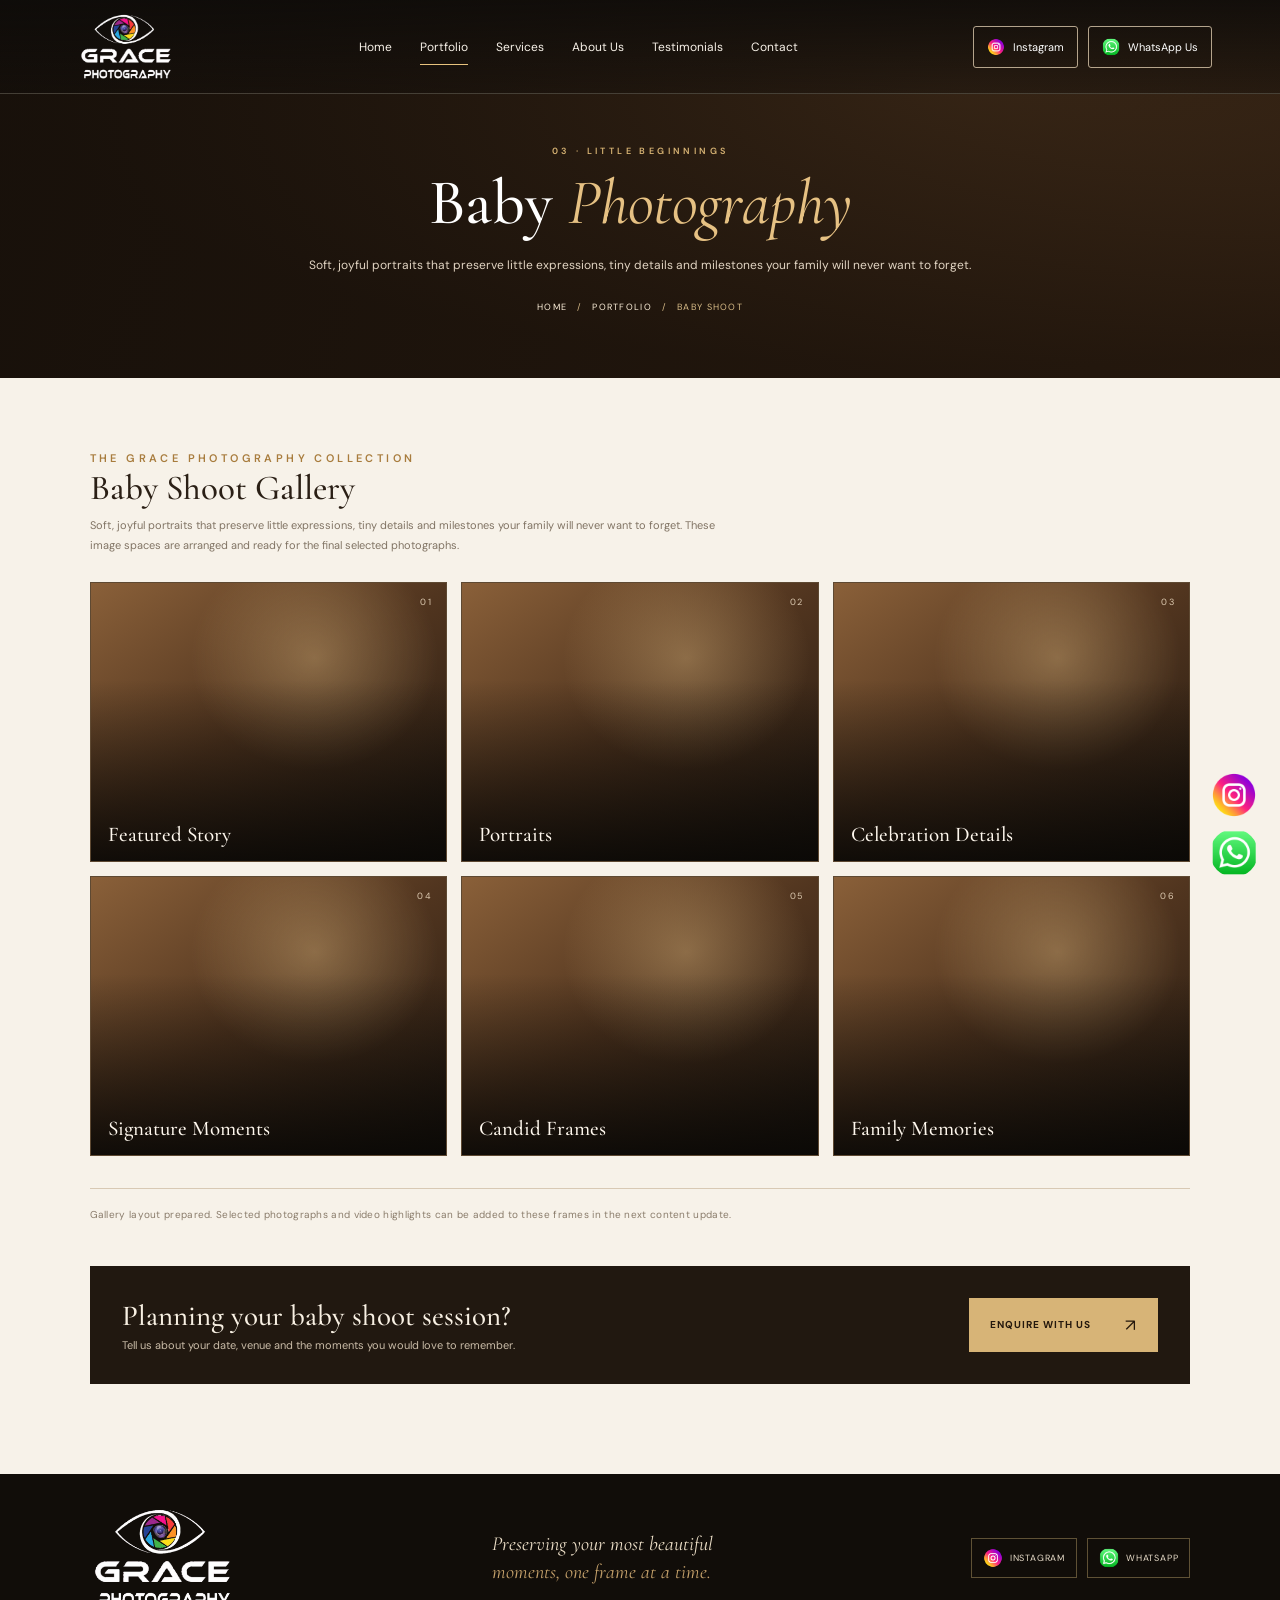
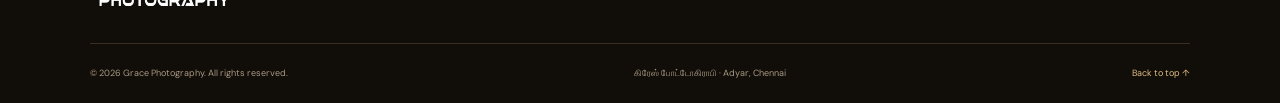
==== baby-shoot.html @ 9e063df6 "Add baby shoot collection page" ====
<!DOCTYPE html>
<html lang="en">
<head>
<meta charset="UTF-8"><meta name="viewport" content="width=device-width, initial-scale=1.0"><meta name="theme-color" content="#17120d">
<meta name="description" content="Soft, joyful portraits that preserve little expressions, tiny details and milestones your family will never want to forget.">
<title>Baby Shoot | Grace Photography, Chennai</title>
<link rel="preconnect" href="https://fonts.googleapis.com"><link rel="preconnect" href="https://fonts.gstatic.com" crossorigin>
<link href="https://fonts.googleapis.com/css2?family=Cormorant+Garamond:wght@400;500;600;700&family=DM+Sans:wght@300;400;500;600;700&display=swap" rel="stylesheet">
<link rel="stylesheet" href="styles.css">
</head>
<body class="collection-page">
<header class="site-header" id="header">
<a class="brand" href="index.html#home" aria-label="Grace Photography home"><img src="assets/grace-photography-logo.png" alt="Grace Photography logo"></a>
<button class="menu-toggle" id="menuToggle" aria-label="Open navigation" aria-expanded="false"><span></span><span></span></button>
<nav class="main-nav" id="mainNav">
<a href="index.html#home">Home</a><a class="active" href="index.html#portfolio">Portfolio</a><a href="index.html#services">Services</a><a href="index.html#about">About Us</a><a href="index.html#testimonials">Testimonials</a><a href="index.html#contact">Contact</a>
</nav>
<div class="header-actions"><a class="social-outline" href="https://www.instagram.com/" target="_blank" rel="noopener"><img src="assets/instagram-icon.png" alt="">Instagram</a><a class="social-outline" href="https://wa.me/919841484476" target="_blank" rel="noopener"><img src="assets/whatsapp-icon.png" alt="">WhatsApp Us</a></div>
</header>
<main>
<section class="collection-page-hero"><p class="eyebrow">03 · LITTLE BEGINNINGS</p><h1>Baby <em>Photography</em></h1><p>Soft, joyful portraits that preserve little expressions, tiny details and milestones your family will never want to forget.</p><div class="collection-breadcrumb"><a href="index.html">HOME</a> &nbsp; / &nbsp; <a href="index.html#portfolio">PORTFOLIO</a> &nbsp; / &nbsp; BABY SHOOT</div></section>
<section class="collection-page-content">
<div class="collection-page-heading"><div><p class="eyebrow dark">THE GRACE PHOTOGRAPHY COLLECTION</p><h2>Baby Shoot Gallery</h2><p>Soft, joyful portraits that preserve little expressions, tiny details and milestones your family will never want to forget. These image spaces are arranged and ready for the final selected photographs.</p></div></div>
<div class="collection-page-grid"><div class="collection-tile baby-page-slot-1"><span class="tile-index">01</span><span class="tile-label">Featured Story</span></div>
          <div class="collection-tile baby-page-slot-2"><span class="tile-index">02</span><span class="tile-label">Portraits</span></div>
          <div class="collection-tile baby-page-slot-3"><span class="tile-index">03</span><span class="tile-label">Celebration Details</span></div>
          <div class="collection-tile baby-page-slot-4"><span class="tile-index">04</span><span class="tile-label">Signature Moments</span></div>
          <div class="collection-tile baby-page-slot-5"><span class="tile-index">05</span><span class="tile-label">Candid Frames</span></div>
          <div class="collection-tile baby-page-slot-6"><span class="tile-index">06</span><span class="tile-label">Family Memories</span></div></div>
<p class="collection-page-note">Gallery layout prepared. Selected photographs and video highlights can be added to these frames in the next content update.</p>
<div class="collection-cta"><div><h3>Planning your baby shoot session?</h3><p>Tell us about your date, venue and the moments you would love to remember.</p></div><a class="gold-button" href="index.html#contact">ENQUIRE WITH US <b>↗</b></a></div>
</section>
</main>
<footer class="site-footer">
<div class="footer-top"><a class="footer-brand" href="index.html#home"><img src="assets/grace-photography-logo.png" alt="Grace Photography logo"></a><p>Preserving your most beautiful<br><em>moments, one frame at a time.</em></p><div class="footer-social"><a href="https://www.instagram.com/" target="_blank" rel="noopener"><img src="assets/instagram-icon.png" alt="Instagram">Instagram</a><a href="https://wa.me/919841484476" target="_blank" rel="noopener"><img src="assets/whatsapp-icon.png" alt="WhatsApp">WhatsApp</a></div></div>
<div class="footer-bottom"><span>© <span id="year"></span> Grace Photography. All rights reserved.</span><span>கிரேஸ் போட்டோகிராபி · Adyar, Chennai</span><a href="#header">Back to top ↑</a></div>
</footer>
<div class="floating-socials"><a href="https://www.instagram.com/" target="_blank" rel="noopener" aria-label="Instagram"><img src="assets/instagram-icon.png" alt=""></a><a href="https://wa.me/919841484476" target="_blank" rel="noopener" aria-label="WhatsApp"><img src="assets/whatsapp-icon.png" alt=""></a></div>
<script src="script.js"></script>
</body></html>
---- styles.css ----
*{box-sizing:border-box}html{scroll-behavior:smooth;scroll-padding-top:90px}body{margin:0;background:#f6f1e8;color:#241b12;font-family:"DM Sans",sans-serif;font-weight:400}a{color:inherit;text-decoration:none}button,input,textarea,select{font:inherit}.site-header{height:94px;position:absolute;z-index:50;top:0;left:0;width:100%;display:flex;align-items:center;justify-content:space-between;padding:0 5.3%;background:linear-gradient(180deg,rgba(13,11,9,.84),rgba(13,11,9,.34));border-bottom:1px solid rgba(255,239,207,.22);color:#fff;transition:.3s}.site-header.scrolled{position:fixed;background:rgba(24,18,12,.96);height:78px;box-shadow:0 8px 30px #0002}.brand{width:116px;height:82px;display:flex;align-items:center;justify-content:center;flex:0 0 auto;padding:5px 7px;border:1px solid rgba(245,226,194,.62);border-radius:2px;background:rgba(0,0,0,.08);overflow:hidden;transition:width .3s,height .3s,border-color .3s}.brand img{display:block;width:100%;height:100%;object-fit:contain}.site-header.scrolled .brand{height:66px;width:106px;border-color:rgba(245,226,194,.48)}.main-nav{display:flex;align-items:center;gap:clamp(17px,2.2vw,34px)}.main-nav a{font-size:12px;color:#f7f1e8;position:relative;padding:12px 0}.main-nav a:after{content:"";position:absolute;bottom:2px;left:0;width:0;height:1px;background:#e8c37e;transition:.3s}.main-nav a:hover:after,.main-nav a.active:after{width:100%}.header-actions{display:flex;gap:10px}.social-outline{height:42px;display:flex;align-items:center;gap:8px;padding:0 13px;border:1px solid rgba(245,226,194,.7);border-radius:3px;font-size:11px;transition:.25s}.social-outline:hover{background:#d7ad68;color:#21170e;border-color:#d7ad68}.social-outline img{width:18px;height:18px;object-fit:cover;border-radius:50%}.menu-toggle{display:none}.hero{height:min(850px,100vh);min-height:650px;position:relative;background:#21170f;color:#fff;overflow:hidden}.hero-slides,.hero-slide{position:absolute;inset:0}.hero-slide{opacity:0;visibility:hidden;transition:opacity 1s ease,visibility 1s;display:flex;align-items:center;background-position:center;background-size:cover}.hero-slide.active{opacity:1;visibility:visible}.hero-slide[style*="slide-image"]{background-image:var(--slide-image)}.hero-shade{position:absolute;inset:0;background:linear-gradient(90deg,rgba(17,13,9,.77) 0%,rgba(23,16,10,.52) 44%,rgba(22,15,9,.13) 100%),linear-gradient(0deg,rgba(12,9,6,.44),transparent 35%)}.hero-content{position:relative;z-index:2;width:min(680px,54%);margin-left:12.5%;padding-top:55px;animation:rise .8s both}.eyebrow{font-size:9px;letter-spacing:3.4px;color:#d8b474;font-weight:600;margin:0 0 23px}.eyebrow span{display:inline-block;width:24px;height:1px;background:#d8b474;vertical-align:middle;margin:0 9px}.hero h1{font:500 clamp(54px,6.3vw,91px)/.98 "Cormorant Garamond",serif;letter-spacing:-1.5px;margin:0 0 22px}.hero h1 em,.intro h2 em,.section-heading h2 em,.center-heading h2 em,.about-copy h2 em,.contact h2 em{font-weight:400;color:#e6c183}.hero-copy{font-size:13px;line-height:1.9;color:#eee2d0;max-width:430px;margin:0 0 32px}.gold-button{display:inline-flex;align-items:center;gap:34px;padding:15px 20px;background:#d7b477;color:#24180d;font-size:10px;font-weight:700;letter-spacing:1px;text-transform:uppercase;border:1px solid #d7b477;transition:.25s}.gold-button b{font-size:17px;font-weight:400}.gold-button:hover{background:#f0d8a7;border-color:#f0d8a7;transform:translateY(-2px)}.hero-arrow{position:absolute;z-index:5;top:51%;width:45px;height:45px;border:1px solid #ffffff88;border-radius:50%;background:#09080655;color:#fff;font-size:28px;cursor:pointer;transition:.2s}.hero-arrow:hover{background:#d7b477;color:#24180d;border-color:#d7b477}.hero-arrow.prev{left:28px}.hero-arrow.next{right:28px}.hero-dots{position:absolute;z-index:5;left:50%;bottom:48px;transform:translateX(-50%);display:flex;gap:10px}.dot{width:7px;height:7px;border-radius:50%;border:1px solid #fff;background:transparent;padding:0;cursor:pointer}.dot.active{background:#e3bd7a;border-color:#e3bd7a;width:24px;border-radius:5px}.slide-caption{position:absolute;bottom:48px;right:7%;display:flex;align-items:center;gap:13px;color:#f5e8d1;font-size:9px;letter-spacing:1.8px;text-transform:uppercase}.slide-caption i{width:42px;height:1px;background:#d8b474}.hero-bottom-note{position:absolute;left:5%;bottom:48px;display:flex;align-items:center;gap:13px;font-size:8px;letter-spacing:2px;color:#eee0ca}.hero-bottom-note span{width:36px;height:1px;background:#d8b474}.placeholder-slide{background:radial-gradient(ellipse at 72% 50%,#b47c3d 0,#6b4327 23%,#2a2118 55%,#17130f 100%)}.slide-two:before,.slide-three:before{content:"";position:absolute;right:9%;top:13%;width:43vw;height:72%;border:1px solid #e4c18b77;border-radius:50% 50% 4px 4px;transform:rotate(9deg);box-shadow:0 0 0 18px #e4c18b0b,0 0 0 60px #e4c18b08}.slide-three{background:radial-gradient(ellipse at 78% 44%,#d4a05b 0,#80502e 25%,#3b291b 56%,#18120d 100%)}.slide-three:before{border-radius:50%;width:40vw;height:40vw;top:13%;right:11%;transform:rotate(-18deg)}.section-pad{padding:105px 8%}.intro{text-align:center;background:#f7f2e9}.eyebrow.dark{color:#a87c3d}.intro h2,.section-heading h2,.center-heading h2,.about-copy h2{font:500 clamp(40px,4.5vw,61px)/1.05 "Cormorant Garamond",serif;margin:0}.intro h2 em,.section-heading h2 em,.center-heading h2 em,.about-copy h2 em{color:#a8793e}.gold-rule{width:54px;height:1px;background:#c69c5d;margin:27px auto}.intro-copy{max-width:730px;margin:0 auto;color:#756b5e;font-size:13px;line-height:2}.tamil-line{font-family:serif;color:#a8793e;font-size:16px;margin:23px 0 0}.portfolio{background:#201810;color:#f7f0e5}.section-heading{display:flex;align-items:end;justify-content:space-between;gap:20px;margin-bottom:38px}.section-heading h2{font-size:52px}.text-link{font-size:9px;letter-spacing:1.7px;text-transform:uppercase;color:#e5c58e;padding-bottom:8px;border-bottom:1px solid #a77d44}.text-link span{font-size:15px;margin-left:13px}.portfolio-grid{display:grid;grid-template-columns:1.22fr .9fr .9fr;grid-template-rows:245px 245px;gap:13px}.portfolio-card{position:relative;overflow:hidden;background:#493522;display:block;isolation:isolate}.portfolio-card img,.image-placeholder{width:100%;height:100%;object-fit:cover;transition:transform .8s}.portfolio-card:hover img,.portfolio-card:hover .image-placeholder{transform:scale(1.055)}.card-large{grid-row:span 2}.card-tall{grid-row:span 2}.card-overlay{position:absolute;z-index:2;inset:0;display:flex;flex-direction:column;justify-content:end;padding:25px;background:linear-gradient(0deg,rgba(10,8,6,.88),transparent 68%)}.card-overlay small{font-size:8px;letter-spacing:2px;color:#e8c78d}.card-overlay b{font:500 26px "Cormorant Garamond",serif;margin:8px 0 4px}.card-overlay i{font-style:normal;font-size:10px;color:#d2c6b4}.image-placeholder{display:grid;place-items:center;background:radial-gradient(ellipse at 50% 40%,#bd945b,#61442b 50%,#2b2118 100%)}.image-placeholder span{font:italic 130px "Cormorant Garamond",serif;color:#f3d7a2aa}.tone-one .image-placeholder{background:radial-gradient(ellipse at 65% 35%,#d3a76a,#62402b 55%,#241a14)}.tone-two .image-placeholder{background:linear-gradient(135deg,#39271c,#9b673d,#302016)}.tone-three .image-placeholder{background:linear-gradient(145deg,#8a5c38,#342219,#bd9258)}.tone-four .image-placeholder{background:radial-gradient(ellipse at 35% 40%,#d7b17a,#6d4a2d,#201811)}.section-footnote{text-align:center;color:#a99a84;font-size:10px;margin:25px 0 0;letter-spacing:.3px}.services{background:#eee5d7}.center-heading{text-align:center;margin:0 auto 52px}.center-heading .eyebrow{color:#a8793e}.center-heading>p:last-child{font-size:12px;color:#807465;margin:20px 0 0}.service-grid{display:grid;grid-template-columns:repeat(4,1fr);gap:14px}.service-card{position:relative;background:#f9f5ed;padding:33px 25px 27px;min-height:290px;border:1px solid #d8c8ad;transition:.25s}.service-card:hover{transform:translateY(-6px);box-shadow:0 15px 35px #4d351a14;border-color:#bd945b}.service-number{position:absolute;right:22px;top:19px;color:#b7a58b;font-size:9px;letter-spacing:1px}.service-symbol{font:36px "Cormorant Garamond",serif;color:#b1844b;margin-bottom:25px}.service-card h3{font:600 23px "Cormorant Garamond",serif;margin:0 0 12px}.service-card p{font-size:11px;line-height:1.9;color:#7a7064;min-height:78px}.service-card>a{font-size:9px;letter-spacing:1.5px;text-transform:uppercase;color:#9b713c;border-bottom:1px solid #c8a46c;padding-bottom:6px}.service-card>a b{font-size:14px;margin-left:10px}.about{display:grid;grid-template-columns:1fr 1fr;background:#211810;color:#f5ede0;min-height:570px}.about-image{position:relative;min-height:570px;overflow:hidden}.about-image img{width:100%;height:100%;position:absolute;inset:0;object-fit:cover;object-position:42% center;filter:saturate(.86)}.about-image:after{content:"";position:absolute;inset:0;background:linear-gradient(90deg,transparent 65%,#211810 100%)}.image-stamp{position:absolute;z-index:2;left:35px;bottom:35px;border:1px solid #e5c28b;padding:13px 17px;color:#f5d9a5;font:600 12px "Cormorant Garamond",serif;letter-spacing:3px}.image-stamp i{font:8px "DM Sans",sans-serif;letter-spacing:2px}.about-copy{align-self:center;padding:70px 11% 70px 6%}.about-copy .eyebrow{margin-bottom:24px}.about-copy h2{font-size:clamp(38px,4vw,54px)}.about-copy .gold-rule{margin:26px 0}.about-copy>p:not(.eyebrow){font-size:12px;line-height:2;color:#c9bba8;margin:0 0 16px}.dark-button{margin-top:15px}.experience{background:#f7f2e9}.experience .center-heading{margin-bottom:42px}.experience-grid{display:grid;grid-template-columns:repeat(4,1fr);gap:13px}.experience-grid article{padding:27px 24px 28px;border-top:1px solid #c6a16b;background:#f1e9dc}.experience-grid article>span{font:italic 24px "Cormorant Garamond",serif;color:#ad8147}.experience-grid h3{font:600 21px "Cormorant Garamond",serif;margin:18px 0 8px}.experience-grid p{font-size:11px;line-height:1.9;color:#7b7062;margin:0}.reviews{background:#e9dfd0}.reviews .section-heading{margin-bottom:38px}.rating{display:flex;align-items:center;gap:13px}.rating strong{font:500 54px "Cormorant Garamond",serif;color:#8d6535}.rating span{color:#b1803d;letter-spacing:2px;font-size:13px}.rating small{display:block;color:#827565;letter-spacing:.3px;font-size:9px;margin-top:4px}.review-grid{display:grid;grid-template-columns:repeat(3,1fr);gap:14px}.review-grid blockquote{margin:0;background:#f7f2e9;padding:29px 27px 25px;border:1px solid #d6c7b0;min-height:250px;display:flex;flex-direction:column}.stars{color:#b88643;letter-spacing:3px;font-size:12px}.review-grid blockquote>p{font:500 19px/1.55 "Cormorant Garamond",serif;color:#4c3a28;flex:1}.review-grid footer{border-top:1px solid #dfd2bf;padding-top:14px}.review-grid footer b{display:block;font-size:11px}.review-grid footer small{font-size:9px;color:#8b7e6d}.review-source{font-size:9px;color:#8a7e70;margin:18px 0 0}.contact{position:relative;padding:100px 8%;background:#21170f;color:#fff;overflow:hidden}.contact-backdrop{position:absolute;inset:0;background:radial-gradient(ellipse at 80% 20%,#8e5d32 0,#49301d 27%,transparent 60%),linear-gradient(100deg,#17110c,#302014);opacity:.95}.contact-inner{position:relative;z-index:1;max-width:1160px;margin:auto;display:grid;grid-template-columns:1fr 1fr;gap:9%;align-items:center}.contact h2{font:500 clamp(48px,5vw,67px)/.99 "Cormorant Garamond",serif;margin:0 0 23px}.contact-copy>p:not(.eyebrow){font-size:12px;line-height:1.9;color:#d1c2ad;max-width:420px}.contact-details{display:grid;gap:19px;margin-top:36px}.contact-details a{font-size:12px;line-height:1.8;color:#f3e8d7}.contact-details span{display:block;font-size:8px;letter-spacing:2px;color:#d8b477;margin-bottom:4px}.enquiry-form{background:#f7f1e7;color:#2d2116;padding:34px 35px;box-shadow:0 20px 60px #0003}.enquiry-form h3{font:600 30px "Cormorant Garamond",serif;margin:0 0 3px}.enquiry-form>p{font-size:10px;color:#827666;margin:0 0 24px}.enquiry-form label{display:block;font-size:9px;letter-spacing:1px;text-transform:uppercase;color:#806d56;margin-bottom:15px}.enquiry-form input,.enquiry-form textarea,.enquiry-form select{display:block;width:100%;margin-top:7px;border:1px solid #d8c9b4;background:#fffdf8;padding:12px 12px;color:#352719;font-size:11px;outline:none;border-radius:0}.enquiry-form input:focus,.enquiry-form textarea:focus,.enquiry-form select:focus{border-color:#b98d4e}.enquiry-form textarea{resize:vertical}.form-row{display:grid;grid-template-columns:1fr 1fr;gap:13px}.form-submit{width:100%;justify-content:space-between;cursor:pointer}.form-note{display:block;text-align:center;font-size:9px;color:#8d806e;margin-top:12px}.site-footer{background:#110d09;color:#e9ddca;padding:0 7%}.footer-top{min-height:170px;display:flex;align-items:center;justify-content:space-between;gap:25px;border-bottom:1px solid #d8b47733}.footer-brand{width:145px;height:110px;display:block;overflow:hidden}.footer-brand img{width:100%;height:100%;object-fit:contain}.footer-top>p{font:italic 20px/1.4 "Cormorant Garamond",serif;color:#eee0c9}.footer-top>p em{color:#c5a16b}.footer-social{display:flex;gap:10px}.footer-social a{display:flex;align-items:center;gap:7px;border:1px solid #d5b77966;padding:9px 11px;font-size:9px;letter-spacing:.8px;text-transform:uppercase}.footer-social img{width:20px;height:20px;object-fit:cover;border-radius:50%}.footer-bottom{min-height:59px;display:flex;align-items:center;justify-content:space-between;gap:15px;font-size:9px;color:#a99a83}.footer-bottom a{color:#dfbd81}.floating-socials{position:fixed;z-index:30;right:22px;bottom:23px;display:flex;flex-direction:column;gap:10px}.floating-socials a{width:48px;height:48px;border-radius:50%;overflow:hidden;border:2px solid #fff;box-shadow:0 4px 18px #0005;transition:.2s}.floating-socials a:hover{transform:translateY(-4px)}.floating-socials img{width:100%;height:100%;object-fit:cover}@keyframes rise{from{opacity:0;transform:translateY(22px)}to{opacity:1;transform:translateY(0)}}@media(max-width:1100px){.site-header{padding:0 3%}.brand{width:112px}.main-nav{gap:14px}.main-nav a{font-size:10px}.social-outline{padding:0 9px;font-size:10px}.section-pad{padding:85px 6%}.service-grid{grid-template-columns:repeat(2,1fr)}.experience-grid{grid-template-columns:repeat(2,1fr)}}@media(max-width:800px){.site-header{height:78px;padding:0 5%}.site-header.scrolled{height:70px}.brand{width:108px;height:66px}.site-header.scrolled .brand{width:100px;height:60px}.menu-toggle{display:flex;flex-direction:column;gap:6px;border:0;background:transparent;padding:10px;cursor:pointer;order:3}.menu-toggle span{width:24px;height:1px;background:#f4e7d1}.main-nav{display:none;position:absolute;top:78px;left:0;right:0;background:#1d160f;padding:18px 7% 25px;flex-direction:column;align-items:flex-start;gap:5px;border-top:1px solid #d6b77b33}.main-nav.open{display:flex}.main-nav a{font-size:12px;padding:9px 0}.header-actions{margin-left:auto;margin-right:12px}.social-outline{height:36px;padding:0 8px;font-size:0}.social-outline img{width:20px;height:20px}.hero{min-height:670px;height:85vh}.hero-content{width:75%;margin-left:10%;padding-top:40px}.hero h1{font-size:clamp(49px,9vw,72px)}.hero-arrow{width:36px;height:36px;font-size:23px}.hero-arrow.prev{left:12px}.hero-arrow.next{right:12px}.hero-bottom-note{display:none}.portfolio-grid{grid-template-columns:1fr 1fr;grid-template-rows:250px 220px 220px}.card-large{grid-column:span 2;grid-row:auto}.card-tall{grid-row:auto}.section-heading h2{font-size:43px}.about{grid-template-columns:1fr}.about-image{min-height:390px}.about-image:after{background:linear-gradient(0deg,#211810 0%,transparent 35%)}.about-copy{padding:30px 8% 70px}.contact-inner{grid-template-columns:1fr;gap:42px}.contact{padding:80px 7%}.footer-top{flex-wrap:wrap;padding:25px 0}.footer-top>p{margin-left:auto}.footer-social{width:100%;justify-content:center}}@media(max-width:540px){.section-pad{padding:72px 6%}.site-header{height:68px}.brand{width:100px;height:60px;padding:4px 6px}.site-header.scrolled .brand{width:94px;height:56px}.main-nav{top:68px}.header-actions{gap:5px;margin-right:4px}.social-outline{padding:0 6px;height:32px}.hero{height:760px;min-height:0;max-height:92vh}.hero-content{width:82%;margin-left:9%;padding-top:40px}.eyebrow{font-size:8px;letter-spacing:2.2px}.hero h1{font-size:50px;line-height:1}.hero-copy{font-size:11px;max-width:300px}.gold-button{padding:13px 15px;font-size:9px;gap:20px}.hero-arrow{top:auto;bottom:90px}.hero-dots{bottom:42px}.slide-caption{display:none}.intro h2,.section-heading h2,.center-heading h2{font-size:39px}.intro-copy{font-size:11px}.tamil-line{font-size:13px}.section-heading{align-items:flex-start;flex-direction:column;margin-bottom:27px}.text-link{margin-top:4px}.portfolio-grid{grid-template-rows:235px 185px 185px;gap:8px}.card-overlay{padding:14px}.card-overlay b{font-size:20px}.card-overlay small{font-size:7px}.card-overlay i{font-size:9px}.section-footnote{font-size:9px;line-height:1.7}.service-grid{grid-template-columns:1fr 1fr;gap:8px}.service-card{padding:25px 14px 20px;min-height:270px}.service-card h3{font-size:19px}.service-card p{font-size:10px;min-height:105px}.service-symbol{margin-bottom:18px}.experience-grid{grid-template-columns:1fr 1fr;gap:8px}.experience-grid article{padding:20px 15px}.experience-grid h3{font-size:18px}.experience-grid p{font-size:10px}.about-image{min-height:300px}.about-copy h2{font-size:39px}.rating strong{font-size:43px}.rating span{font-size:11px}.review-grid{grid-template-columns:1fr;gap:9px}.review-grid blockquote{min-height:0;padding:24px}.review-grid blockquote>p{font-size:18px}.contact h2{font-size:49px}.enquiry-form{padding:26px 20px}.form-row{grid-template-columns:1fr;gap:0}.footer-top{flex-direction:column;align-items:center;gap:14px}.footer-top>p{text-align:center;margin:0}.footer-social{justify-content:center}.footer-bottom{padding:17px 0;flex-direction:column;text-align:center;gap:9px}.floating-socials{right:12px;bottom:13px}.floating-socials a{width:42px;height:42px}}

/* Grace logo and floating social icons — border removal */
.brand,
.brand img,
.footer-brand,
.footer-brand img {
  border:  0 !important;
  outline: 0 !important;
  box-shadow: none !important;
  background: transparent !important;
}
.floating-socials a,
.floating-socials a:hover,
.floating-socials a:focus,
.floating-socials a:focus-visible,
.floating-socials a img {
  border: 0 !important;
  outline: 0 !important;
  box-shadow: none !important;
}


/* Portfolio framework — Arun Photography-inspired collection rows */
.portfolio-intro{background:#f7f2e9;text-align:center;padding-top:84px;padding-bottom:66px}
.portfolio-intro .eyebrow{color:#a8793e;margin-bottom:15px}
.portfolio-intro h2{margin:0;color:#241b12;font:500 clamp(38px,4.2vw,52px)/1.1 "Cormorant Garamond",serif}
.portfolio-intro h2 em{color:#a8793e;font-weight:400}
.portfolio-ornament{color:#b88a4e;letter-spacing:6px;margin:18px 0}
.portfolio-intro-copy{max-width:720px;margin:0 auto;color:#776c5d;font-size:12px;line-height:1.9}
.portfolio-collections{background:#17120d;color:#f7f0e5}
.collection-row{padding-top:48px;padding-bottom:58px;border-bottom:1px solid rgba(230,207,169,.17)}
.collection-heading{display:flex;justify-content:space-between;align-items:end;gap:24px;margin-bottom:25px}
.collection-heading .eyebrow{margin-bottom:11px}
.collection-heading h2{font:500 clamp(30px,3.2vw,39px)/1.15 "Cormorant Garamond",serif;margin:0;color:#f5eee3}
.collection-heading h2 em{color:#e2bd7e;font-weight:400}
.collection-heading p:not(.eyebrow){margin:8px 0 0;color:#bfb3a2;font-size:12px;line-height:1.7}
.collection-more{flex:0 0 auto;border:1px solid rgba(226,196,145,.6);padding:12px 17px;font-size:9px;letter-spacing:1.5px;color:#f0d7ac;transition:.25s}
.collection-more span{margin-left:13px;font-size:15px}
.collection-more:hover{background:#d7b477;color:#21170e;border-color:#d7b477}
.collection-grid{display:grid;grid-template-columns:repeat(4,minmax(0,1fr));gap:12px}
.collection-tile{display:block;min-height:238px;height:clamp(190px,19vw,260px);position:relative;overflow:hidden;border:1px solid rgba(232,204,157,.13);background-color:#493522;isolation:isolate;transition:border-color .25s,transform .25s}
.collection-tile:before{content:"";position:absolute;inset:0;background:radial-gradient(ellipse at 63% 27%,rgba(246,208,145,.34),transparent 39%),linear-gradient(145deg,#8a6039 0%,#51351f 48%,#211810 100%);transition:transform .7s;z-index:-2}
.collection-tile:after{content:"";position:absolute;inset:35% 0 0;background:linear-gradient(0deg,rgba(8,7,5,.88),transparent);z-index:-1}
.collection-tile:hover{border-color:rgba(230,194,130,.75);transform:translateY(-3px)}
.collection-tile:hover:before{transform:scale(1.06)}
.tile-index{position:absolute;top:13px;right:14px;color:rgba(255,239,213,.8);font-size:9px;letter-spacing:1.5px}
.tile-label{position:absolute;left:17px;right:12px;bottom:15px;color:#fff8ee;font:500 21px/1.1 "Cormorant Garamond",serif}
.wedding-slot-two:before{background:radial-gradient(ellipse at 40% 24%,#c39a68,transparent 35%),linear-gradient(135deg,#513b2c,#9b7247 52%,#1d1712)}
.wedding-slot-three:before{background:radial-gradient(ellipse at 70% 32%,#d0ae76,transparent 33%),linear-gradient(140deg,#1b2022,#5d4935 55%,#1a120d)}
.wedding-slot-four:before{background:radial-gradient(ellipse at 30% 30%,#dcb77e,transparent 32%),linear-gradient(130deg,#6e4226,#311e15 65%,#17100b)}
.couple-slot-one:before{background:radial-gradient(ellipse at 42% 30%,#d6ae79,transparent 36%),linear-gradient(140deg,#8e6540,#3e2c21 65%,#1b1713)}
.couple-slot-two:before{background:radial-gradient(ellipse at 60% 23%,#c7a77c,transparent 35%),linear-gradient(130deg,#414b3b,#9c754a 55%,#251d15)}
.couple-slot-three:before{background:radial-gradient(ellipse at 65% 28%,#e0c7a0,transparent 35%),linear-gradient(130deg,#b48d65,#553a2c 58%,#201711)}
.couple-slot-four:before{background:radial-gradient(ellipse at 30% 25%,#bc9469,transparent 38%),linear-gradient(145deg,#5b4735,#a0794c 48%,#21170f)}
.baby-slot-one:before{background:radial-gradient(ellipse at 60% 25%,#e7cda7,transparent 37%),linear-gradient(145deg,#c9a77c,#76563c 60%,#322117)}
.baby-slot-two:before{background:radial-gradient(ellipse at 40% 30%,#d4bd9a,transparent 34%),linear-gradient(140deg,#8e9b89,#b28e65 50%,#3b2d22)}
.baby-slot-three:before{background:radial-gradient(ellipse at 63% 25%,#e5cfaa,transparent 36%),linear-gradient(140deg,#a67e58,#e0c39a 48%,#5d4735)}
.baby-slot-four:before{background:radial-gradient(ellipse at 32% 27%,#d8ba8e,transparent 34%),linear-gradient(140deg,#79604a,#c0a079 53%,#2d2119)}
.maternity-slot-one:before{background:radial-gradient(ellipse at 55% 28%,#f0d5a8,transparent 35%),linear-gradient(140deg,#b58b5b,#67452c 55%,#23170f)}
.maternity-slot-two:before{background:radial-gradient(ellipse at 38% 25%,#e1bd8d,transparent 35%),linear-gradient(140deg,#4c5948,#9a7549 55%,#211710)}
.maternity-slot-three:before{background:radial-gradient(ellipse at 70% 28%,#e5c69c,transparent 34%),linear-gradient(140deg,#8b6347,#d1a875 55%,#302117)}
.maternity-slot-four:before{background:radial-gradient(ellipse at 35% 24%,#e8d2ae,transparent 34%),linear-gradient(140deg,#9a8267,#55402e 55%,#1c140e)}
.collection-page{background:#f7f2e9;min-height:100vh}
.collection-page-hero{min-height:370px;padding:145px 8% 65px;background:linear-gradient(105deg,rgba(23,16,10,.94),rgba(37,24,13,.79)),radial-gradient(ellipse at 75% 22%,#986a3f,#24180f 68%);color:#fff;text-align:center}
.collection-page-hero .eyebrow{margin-bottom:14px}
.collection-page-hero h1{font:500 clamp(42px,5vw,64px)/1 "Cormorant Garamond",serif;margin:0}
.collection-page-hero h1 em{color:#e6c183;font-weight:400}
.collection-page-hero p:not(.eyebrow){max-width:680px;margin:19px auto 0;font-size:12px;line-height:1.9;color:#e1d4c2}
.collection-breadcrumb{margin-top:24px;font-size:9px;letter-spacing:1.3px;color:#d9bd89;text-transform:uppercase}
.collection-breadcrumb a{color:#fff2dc}
.collection-page-content{width:min(1200px,86%);margin:0 auto;padding:62px 0 90px}
.collection-page-heading{display:flex;justify-content:space-between;align-items:end;gap:25px;margin-bottom:26px}
.collection-page-heading h2{font:500 35px/1.1 "Cormorant Garamond",serif;margin:0;color:#2a1f15}
.collection-page-heading p{max-width:650px;font-size:11px;color:#817464;margin:9px 0 0;line-height:1.8}
.collection-page-grid{display:grid;grid-template-columns:repeat(3,minmax(0,1fr));gap:14px}
.collection-page-grid .collection-tile{height:280px;min-height:230px}
.collection-page-note{border-top:1px solid #d8c9b4;margin-top:32px;padding-top:19px;color:#8a7c6b;font-size:10px;letter-spacing:.3px}
.collection-cta{margin-top:45px;padding:32px;background:#211810;color:#f8f0e3;display:flex;align-items:center;justify-content:space-between;gap:20px}
.collection-cta h3{font:500 29px "Cormorant Garamond",serif;margin:0}
.collection-cta p{color:#c9bba7;font-size:11px;margin:5px 0 0}
.collection-cta .gold-button{white-space:nowrap}
@media(max-width:900px){.collection-grid{grid-template-columns:repeat(2,minmax(0,1fr))}.collection-tile{height:225px}.collection-page-grid{grid-template-columns:repeat(2,minmax(0,1fr))}.collection-page-hero{min-height:340px}}
@media(max-width:560px){
 .portfolio-intro{padding-top:76px;padding-bottom:45px}.portfolio-intro-copy{font-size:11px}
 .collection-row{padding-top:35px;padding-bottom:40px}
 .collection-heading{align-items:flex-start;flex-direction:column;gap:14px}
 .collection-heading h2{font-size:30px}.collection-heading p:not(.eyebrow){font-size:10px}
 .collection-more{align-self:flex-start;padding:10px 14px}
 .collection-grid{gap:8px}.collection-tile{min-height:160px;height:43vw}
 .tile-label{font-size:17px;left:11px;bottom:12px}.tile-index{top:9px;right:10px}
 .collection-page-hero{min-height:340px;padding:123px 7% 52px}.collection-page-hero h1{font-size:43px}
 .collection-page-content{width:88%;padding:42px 0 65px}
 .collection-page-heading{align-items:flex-start;flex-direction:column}.collection-page-heading h2{font-size:31px}
 .collection-page-grid{gap:8px}.collection-page-grid .collection-tile{min-height:165px;height:43vw}
 .collection-cta{padding:24px 19px;flex-direction:column;align-items:flex-start}.collection-cta h3{font-size:25px}
}
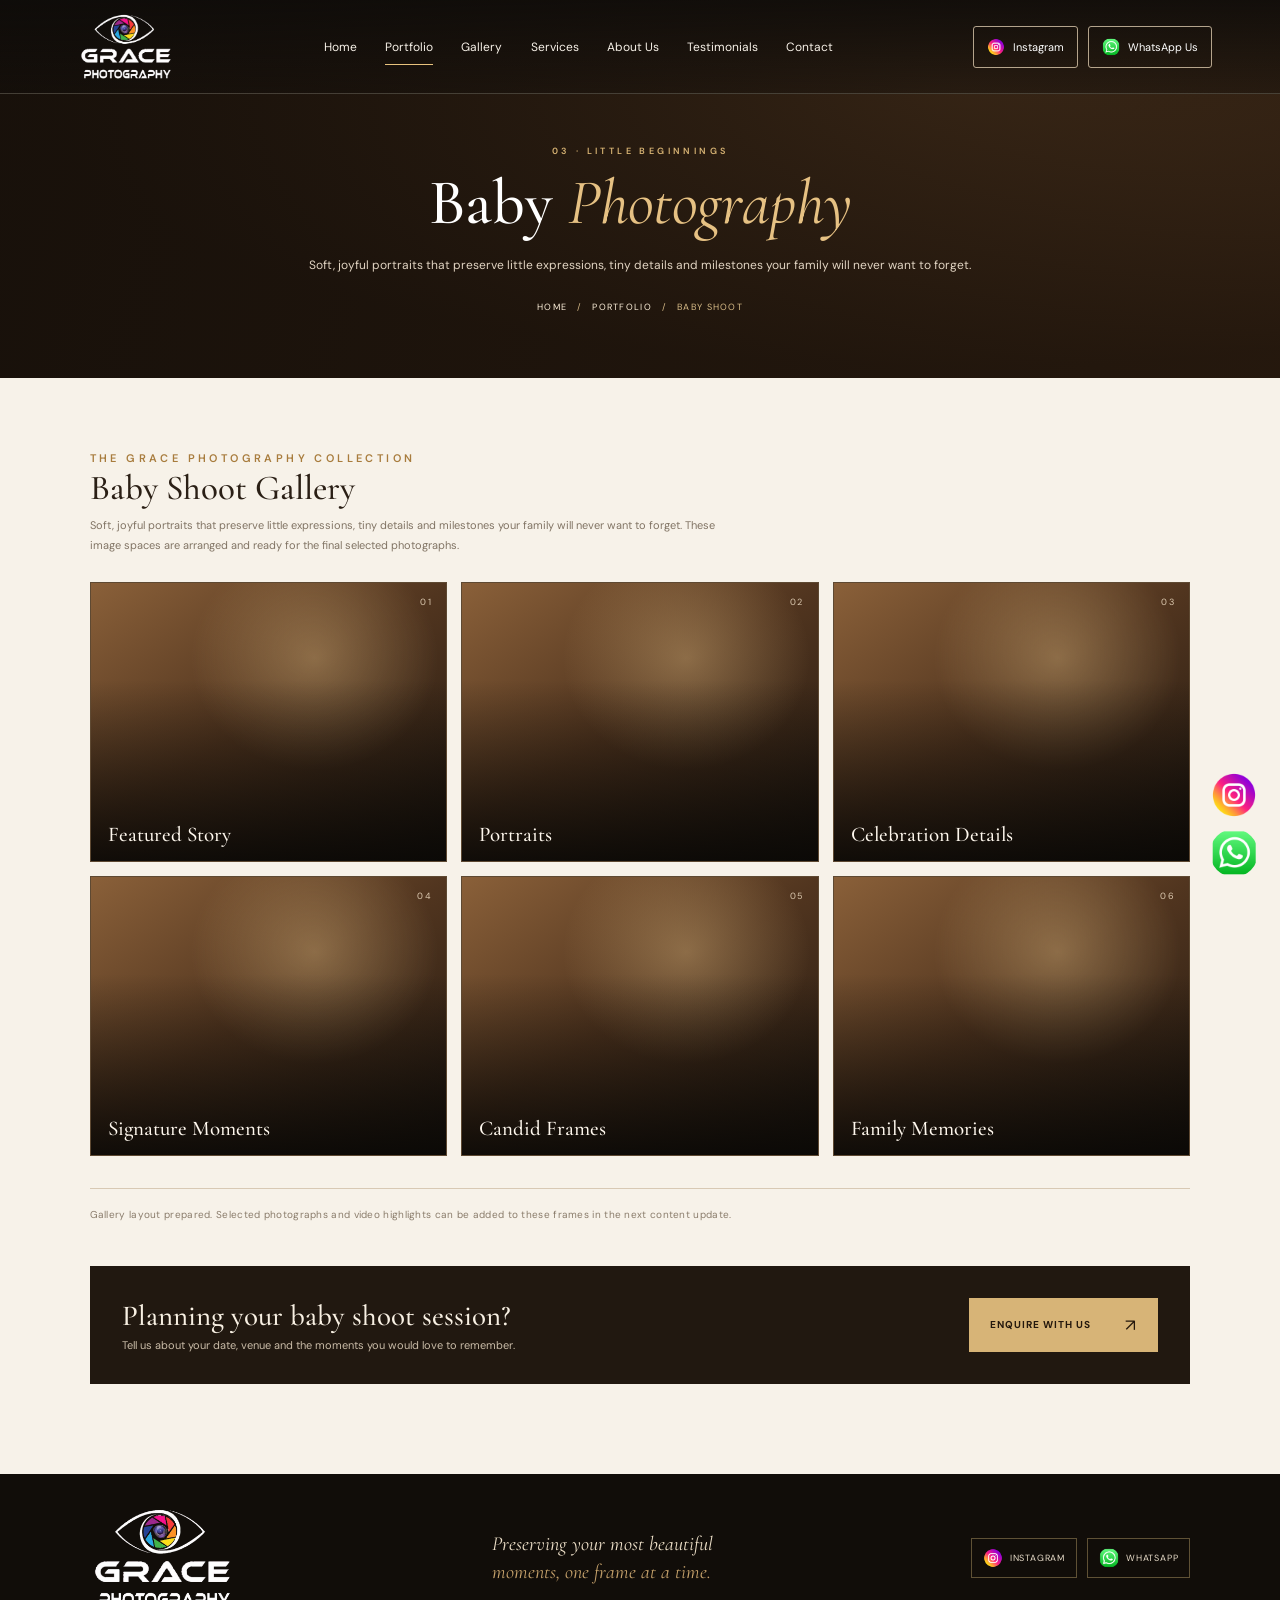
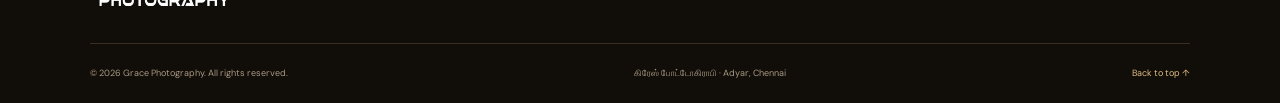
==== commit 7080db3f: "Add Gallery navigation link to baby-shoot.html" ====
--- a/baby-shoot.html
+++ b/baby-shoot.html
@@ -13,7 +13,7 @@
 <a class="brand" href="index.html#home" aria-label="Grace Photography home"><img src="assets/grace-photography-logo.png" alt="Grace Photography logo"></a>
 <button class="menu-toggle" id="menuToggle" aria-label="Open navigation" aria-expanded="false"><span></span><span></span></button>
 <nav class="main-nav" id="mainNav">
-<a href="index.html#home">Home</a><a class="active" href="index.html#portfolio">Portfolio</a><a href="index.html#services">Services</a><a href="index.html#about">About Us</a><a href="index.html#testimonials">Testimonials</a><a href="index.html#contact">Contact</a>
+<a href="index.html#home">Home</a><a class="active" href="index.html#portfolio">Portfolio</a><a href="index.html#featured-gallery">Gallery</a><a href="index.html#services">Services</a><a href="index.html#about">About Us</a><a href="index.html#testimonials">Testimonials</a><a href="index.html#contact">Contact</a>
 </nav>
 <div class="header-actions"><a class="social-outline" href="https://www.instagram.com/" target="_blank" rel="noopener"><img src="assets/instagram-icon.png" alt="">Instagram</a><a class="social-outline" href="https://wa.me/919841484476" target="_blank" rel="noopener"><img src="assets/whatsapp-icon.png" alt="">WhatsApp Us</a></div>
 </header>
--- a/styles.css
+++ b/styles.css
@@ -95,3 +95,407 @@
  .collection-page-grid{gap:8px}.collection-page-grid .collection-tile{min-height:165px;height:43vw}
  .collection-cta{padding:24px 19px;flex-direction:column;align-items:flex-start}.collection-cta h3{font-size:25px}
 }
+
+
+/* Cinematic Stories — two featured homepage video frames + full film collection page */
+.cinematic-section {
+  background:#080f1c;
+  color:#f4f0e8;
+  border-top:1px solid rgba(214,190,151,.14);
+  border-bottom:1px solid rgba(214,190,151,.14);
+  padding-top:92px;
+  padding-bottom:96px;
+}
+.cinematic-intro { text-align:center; margin:0 auto 55px; max-width:760px; }
+.cinematic-intro .eyebrow { color:#a9c0df; margin-bottom:15px; }
+.cinematic-intro h2 {
+  margin:0;
+  font:500 clamp(38px,4.2vw,52px)/1.1 "Cormorant Garamond",serif;
+  color:#f2eee7;
+}
+.cinematic-intro h2 em { color:#d5b77d; font-weight:400; }
+.cinematic-ornament { color:#d4b77e; letter-spacing:6px; margin:18px 0; }
+.cinematic-intro>p:last-child {
+  color:#afbac9;
+  font-size:12px;
+  line-height:1.9;
+  margin:0 auto;
+}
+.cinematic-heading {
+  display:flex;
+  align-items:end;
+  justify-content:space-between;
+  gap:24px;
+  margin-bottom:24px;
+}
+.cinematic-heading h3 {
+  margin:0;
+  color:#f3eee6;
+  font:500 clamp(29px,3.2vw,39px)/1.1 "Cormorant Garamond",serif;
+}
+.cinematic-heading p {
+  color:#aebbd0;
+  font-size:12px;
+  margin:9px 0 0;
+  line-height:1.7;
+}
+.cinematic-view-more {
+  flex:0 0 auto;
+  border:1px solid rgba(188,204,224,.48);
+  padding:12px 17px;
+  color:#e4eaf2;
+  font-size:9px;
+  letter-spacing:1.5px;
+  transition:.25s;
+}
+.cinematic-view-more span { margin-left:13px; font-size:15px; }
+.cinematic-view-more:hover { background:#d6b77b; border-color:#d6b77b; color:#17120d; }
+.cinematic-grid {
+  display:grid;
+  grid-template-columns:repeat(2,minmax(0,1fr));
+  gap:16px;
+}
+.cinematic-video-card { min-width:0; }
+.cinematic-video-frame {
+  aspect-ratio:16/9;
+  position:relative;
+  overflow:hidden;
+  display:flex;
+  align-items:center;
+  justify-content:center;
+  border:1px solid rgba(194,207,224,.24);
+  background-color:#121c2a;
+  isolation:isolate;
+}
+.cinematic-video-frame:before {
+  content:"";
+  position:absolute;
+  inset:0;
+  z-index:-2;
+  transition:transform .8s ease;
+}
+.cinematic-video-frame:after {
+  content:"";
+  position:absolute;
+  inset:0;
+  z-index:-1;
+  background:linear-gradient(0deg,rgba(3,7,13,.78),rgba(3,7,13,.12) 60%,rgba(3,7,13,.2));
+}
+.cinematic-video-card:hover .cinematic-video-frame:before { transform:scale(1.045); }
+.cinematic-art-one:before {
+  background:
+    radial-gradient(ellipse at 50% 37%,rgba(232,190,128,.42),transparent 34%),
+    linear-gradient(135deg,#263342 0%,#7c6044 39%,#252018 72%,#101827 100%);
+}
+.cinematic-art-two:before {
+  background:
+    radial-gradient(ellipse at 65% 28%,rgba(226,192,142,.38),transparent 33%),
+    linear-gradient(145deg,#57402c 0%,#1b2934 48%,#9a7249 70%,#101725 100%);
+}
+.cinematic-frame-label {
+  position:absolute;
+  top:19px;
+  left:20px;
+  color:#f2e4cb;
+  font-size:8px;
+  letter-spacing:2px;
+}
+.cinematic-frame-label i { color:#d4b77e; font-style:normal; padding:0 4px; }
+.cinematic-play-mark {
+  width:58px;
+  height:58px;
+  border:1px solid rgba(247,238,221,.72);
+  border-radius:50%;
+  display:grid;
+  place-items:center;
+  padding-left:4px;
+  color:#f8f0e3;
+  font-size:17px;
+  background:rgba(8,14,23,.27);
+  box-shadow:0 0 0 9px rgba(255,255,255,.045);
+}
+.cinematic-add-note {
+  position:absolute;
+  bottom:18px;
+  right:20px;
+  color:rgba(245,237,224,.8);
+  font-size:8px;
+  letter-spacing:1.8px;
+}
+.cinematic-video-caption {
+  display:flex;
+  flex-direction:column;
+  gap:6px;
+  padding:14px 2px 0;
+}
+.cinematic-video-caption span {
+  color:#b8c7db;
+  font-size:8px;
+  letter-spacing:1.6px;
+}
+.cinematic-video-caption b {
+  color:#f3eee6;
+  font:500 22px "Cormorant Garamond",serif;
+}
+.cinematic-footnote {
+  text-align:center;
+  margin:25px 0 0;
+  color:#8797ac;
+  font-size:9px;
+  letter-spacing:.5px;
+}
+
+/* Full cinematic film library */
+.cinematic-page { background:#080f1c; color:#f3eee6; min-height:100vh; }
+.cinematic-page-hero {
+  text-align:center;
+  padding:158px 8% 65px;
+  min-height:365px;
+  background:linear-gradient(180deg,rgba(5,10,18,.94),rgba(8,15,28,.91)),
+    radial-gradient(ellipse at 50% 15%,#33445b,#080f1c 70%);
+  border-bottom:1px solid rgba(201,184,151,.15);
+}
+.cinematic-page-hero .eyebrow { color:#adc1dc; margin-bottom:15px; }
+.cinematic-page-hero h1 {
+  margin:0;
+  color:#f3eee6;
+  font:500 clamp(42px,5vw,62px)/1.05 "Cormorant Garamond",serif;
+}
+.cinematic-page-hero h1 em { color:#d6b77b; font-weight:400; }
+.cinematic-page-hero p:not(.eyebrow) {
+  max-width:690px;
+  color:#acb8c8;
+  font-size:12px;
+  line-height:1.9;
+  margin:18px auto 0;
+}
+.cinematic-page-content {
+  width:min(1300px,86%);
+  margin:0 auto;
+  padding:64px 0 90px;
+}
+.cinematic-page-heading {
+  display:flex;
+  justify-content:space-between;
+  align-items:end;
+  gap:20px;
+  margin-bottom:25px;
+}
+.cinematic-page-heading h2 {
+  margin:0;
+  font:500 37px "Cormorant Garamond",serif;
+}
+.cinematic-page-heading p {
+  font-size:11px;
+  color:#aeb9c8;
+  margin:8px 0 0;
+}
+.cinematic-library-grid {
+  display:grid;
+  grid-template-columns:repeat(2,minmax(0,1fr));
+  gap:26px 16px;
+}
+.cinematic-library-grid .cinematic-video-frame { aspect-ratio:16/9; }
+.cinematic-library-grid .cinematic-video-caption { padding-top:13px; }
+.cinematic-back-link {
+  display:inline-flex;
+  margin-top:38px;
+  color:#e1c58f;
+  font-size:9px;
+  letter-spacing:1.5px;
+  border-bottom:1px solid rgba(225,197,143,.55);
+  padding-bottom:8px;
+}
+.cinematic-page .site-header { position:absolute; }
+@media(max-width:760px) {
+  .cinematic-grid,.cinematic-library-grid { grid-template-columns:1fr; }
+  .cinematic-page-hero { min-height:330px; padding-top:132px; }
+  .cinematic-page-content { width:88%; padding:45px 0 65px; }
+}
+@media(max-width:560px) {
+  .cinematic-section { padding-top:72px; padding-bottom:74px; }
+  .cinematic-intro { margin-bottom:38px; }
+  .cinematic-intro>p:last-child { font-size:11px; }
+  .cinematic-heading { align-items:flex-start; flex-direction:column; gap:14px; }
+  .cinematic-heading p { font-size:10px; }
+  .cinematic-view-more { align-self:flex-start; padding:10px 14px; }
+  .cinematic-grid { gap:22px; }
+  .cinematic-frame-label { top:12px; left:12px; font-size:7px; }
+  .cinematic-add-note { bottom:12px; right:12px; font-size:7px; }
+  .cinematic-play-mark { width:48px; height:48px; font-size:14px; }
+  .cinematic-video-caption b { font-size:20px; }
+  .cinematic-page-hero { padding:119px 7% 48px; min-height:310px; }
+  .cinematic-page-hero h1 { font-size:43px; }
+  .cinematic-page-heading h2 { font-size:31px; }
+}
+
+
+/* Featured Gallery — six-frame editorial mosaic */
+.featured-gallery {
+  background:#080f1c;
+  color:#f2eee7;
+  border-top:1px solid rgba(196,210,227,.13);
+  border-bottom:1px solid rgba(196,210,227,.13);
+  padding-top:86px;
+  padding-bottom:100px;
+}
+.gallery-section-heading {
+  text-align:center;
+  max-width:760px;
+  margin:0 auto 38px;
+}
+.gallery-section-heading .eyebrow {
+  color:#abc0da;
+  margin-bottom:14px;
+}
+.gallery-section-heading h2 {
+  font:500 clamp(38px,4.2vw,52px)/1.08 "Cormorant Garamond",serif;
+  margin:0;
+  color:#f4f0e8;
+}
+.gallery-section-heading h2 em {
+  color:#d6b77b;
+  font-weight:400;
+}
+.gallery-ornament {
+  color:#d3b77f;
+  letter-spacing:6px;
+  margin:18px 0;
+}
+.gallery-section-heading>p:last-child {
+  color:#aebbd0;
+  font-size:12px;
+  line-height:1.9;
+  margin:0 auto;
+}
+.featured-gallery-grid {
+  display:grid;
+  grid-template-columns:repeat(4,minmax(0,1fr));
+  grid-template-rows:250px 250px;
+  gap:12px;
+}
+.featured-gallery-card {
+  position:relative;
+  display:block;
+  min-width:0;
+  overflow:hidden;
+  isolation:isolate;
+  border:1px solid rgba(193,207,225,.17);
+  background:#172234;
+  transition:border-color .25s,transform .25s;
+}
+.featured-gallery-card:before {
+  content:"";
+  position:absolute;
+  z-index:-2;
+  inset:0;
+  transition:transform .75s ease;
+  background:
+    radial-gradient(ellipse at 65% 27%,rgba(224,188,132,.44),transparent 36%),
+    linear-gradient(145deg,#5e4937 0%,#253244 54%,#101a29 100%);
+}
+.featured-gallery-card:after {
+  content:"";
+  position:absolute;
+  z-index:-1;
+  inset:30% 0 0;
+  background:linear-gradient(0deg,rgba(4,8,15,.9),rgba(4,8,15,.04));
+}
+.featured-gallery-card:hover {
+  border-color:rgba(219,190,135,.72);
+  transform:translateY(-3px);
+}
+.featured-gallery-card:hover:before,
+.featured-gallery-card:hover img { transform:scale(1.055); }
+.featured-gallery-card img {
+  position:absolute;
+  z-index:-2;
+  inset:0;
+  width:100%;
+  height:100%;
+  object-fit:cover;
+  transition:transform .75s ease;
+  filter:saturate(.82) contrast(1.04);
+}
+.gallery-card-wedding { grid-column:span 2; grid-row:1; }
+.gallery-card-couple { grid-column:3; grid-row:1; }
+.gallery-card-bridal { grid-column:4; grid-row:1 / span 2; }
+.gallery-card-baby { grid-column:1; grid-row:2; }
+.gallery-card-maternity { grid-column:2; grid-row:2; }
+.gallery-card-celebration { grid-column:3; grid-row:2; }
+.gallery-card-couple:before {
+  background:radial-gradient(ellipse at 40% 25%,rgba(226,194,147,.5),transparent 36%),linear-gradient(135deg,#4d594a,#9a7650 52%,#1b2027);
+}
+.gallery-card-bridal:before {
+  background:radial-gradient(ellipse at 55% 26%,rgba(236,204,159,.55),transparent 34%),linear-gradient(140deg,#a37a53,#4b3026 55%,#101725);
+}
+.gallery-card-baby:before {
+  background:radial-gradient(ellipse at 52% 26%,rgba(237,216,184,.62),transparent 38%),linear-gradient(140deg,#9b9b83,#8d6d53 55%,#26303a);
+}
+.gallery-card-maternity:before {
+  background:radial-gradient(ellipse at 60% 25%,rgba(231,197,155,.54),transparent 35%),linear-gradient(140deg,#9b795e,#4c453b 56%,#15202a);
+}
+.gallery-card-celebration:before {
+  background:radial-gradient(ellipse at 38% 28%,rgba(235,197,139,.55),transparent 36%),linear-gradient(140deg,#a17449,#413023 58%,#101725);
+}
+.gallery-card-index {
+  position:absolute;
+  top:15px;
+  right:16px;
+  color:rgba(247,239,224,.83);
+  font-size:8px;
+  letter-spacing:1.8px;
+}
+.gallery-card-title {
+  position:absolute;
+  left:19px;
+  right:12px;
+  bottom:17px;
+  color:#f8f1e6;
+  font:500 23px/1.1 "Cormorant Garamond",serif;
+}
+@media(max-width:850px) {
+  .featured-gallery-grid {
+    grid-template-columns:repeat(2,minmax(0,1fr));
+    grid-template-rows:220px 220px 220px;
+  }
+  .gallery-card-wedding { grid-column:1 / span 2; grid-row:1; }
+  .gallery-card-couple { grid-column:1; grid-row:2; }
+  .gallery-card-bridal { grid-column:2; grid-row:2; }
+  .gallery-card-baby { grid-column:1; grid-row:3; }
+  .gallery-card-maternity { grid-column:2; grid-row:3; }
+  .gallery-card-celebration { display:none; }
+}
+@media(max-width:560px) {
+  .featured-gallery { padding-top:72px; padding-bottom:74px; }
+  .gallery-section-heading { margin-bottom:30px; }
+  .gallery-section-heading>p:last-child { font-size:11px; }
+  .featured-gallery-grid {
+    grid-template-columns:repeat(2,minmax(0,1fr));
+    grid-template-rows:190px 170px 170px;
+    gap:8px;
+  }
+  .gallery-card-wedding { grid-column:1 / span 2; grid-row:1; }
+  .gallery-card-couple { grid-column:1; grid-row:2; }
+  .gallery-card-bridal { grid-column:2; grid-row:2; }
+  .gallery-card-baby { grid-column:1; grid-row:3; }
+  .gallery-card-maternity { grid-column:2; grid-row:3; }
+  .gallery-card-celebration { display:block; grid-column:1 / span 2; grid-row:4; min-height:160px; }
+  .featured-gallery-grid { grid-template-rows:190px 170px 170px 160px; }
+  .gallery-card-title { left:12px; bottom:12px; font-size:19px; }
+  .gallery-card-index { top:10px; right:11px; }
+}
+
+
+/* Ensure the sixth featured-gallery image remains visible at tablet widths. */
+@media(max-width:850px) {
+  .featured-gallery-grid {
+    grid-template-rows:220px 220px 220px 160px;
+  }
+  .gallery-card-celebration {
+    display:block;
+    grid-column:1 / span 2;
+    grid-row:4;
+    min-height:160px;
+  }
+}
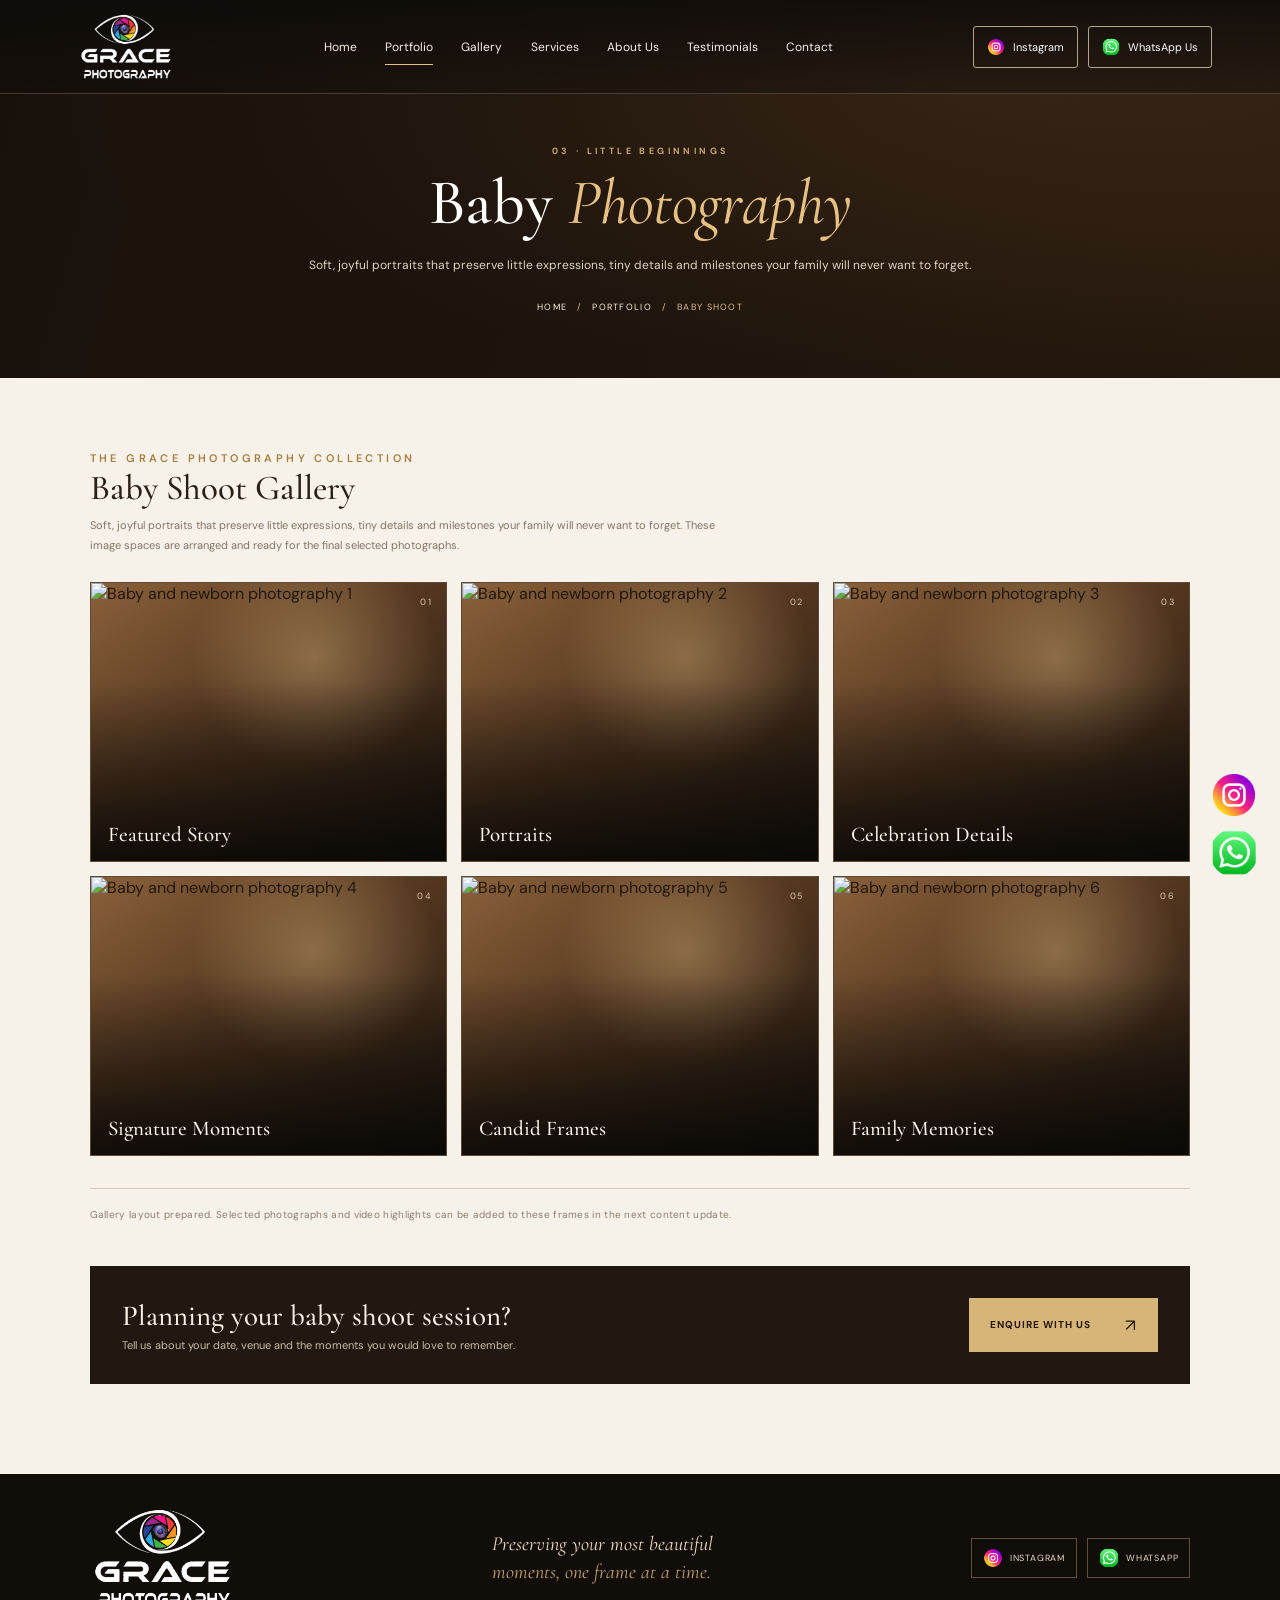
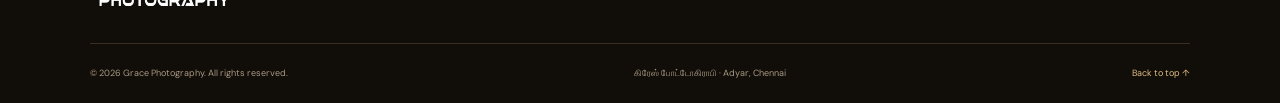
==== commit 35658057: "Connect baby-shoot.html to section-specific upload paths" ====
--- a/baby-shoot.html
+++ b/baby-shoot.html
@@ -21,12 +21,12 @@
 <section class="collection-page-hero"><p class="eyebrow">03 · LITTLE BEGINNINGS</p><h1>Baby <em>Photography</em></h1><p>Soft, joyful portraits that preserve little expressions, tiny details and milestones your family will never want to forget.</p><div class="collection-breadcrumb"><a href="index.html">HOME</a> &nbsp; / &nbsp; <a href="index.html#portfolio">PORTFOLIO</a> &nbsp; / &nbsp; BABY SHOOT</div></section>
 <section class="collection-page-content">
 <div class="collection-page-heading"><div><p class="eyebrow dark">THE GRACE PHOTOGRAPHY COLLECTION</p><h2>Baby Shoot Gallery</h2><p>Soft, joyful portraits that preserve little expressions, tiny details and milestones your family will never want to forget. These image spaces are arranged and ready for the final selected photographs.</p></div></div>
-<div class="collection-page-grid"><div class="collection-tile baby-page-slot-1"><span class="tile-index">01</span><span class="tile-label">Featured Story</span></div>
-          <div class="collection-tile baby-page-slot-2"><span class="tile-index">02</span><span class="tile-label">Portraits</span></div>
-          <div class="collection-tile baby-page-slot-3"><span class="tile-index">03</span><span class="tile-label">Celebration Details</span></div>
-          <div class="collection-tile baby-page-slot-4"><span class="tile-index">04</span><span class="tile-label">Signature Moments</span></div>
-          <div class="collection-tile baby-page-slot-5"><span class="tile-index">05</span><span class="tile-label">Candid Frames</span></div>
-          <div class="collection-tile baby-page-slot-6"><span class="tile-index">06</span><span class="tile-label">Family Memories</span></div></div>
+<div class="collection-page-grid"><div class="collection-tile baby-page-slot-1"><img class="tile-photo" src="assets/portfolio/baby-shoot/baby-01.jpg" alt="Baby and newborn photography 1" loading="lazy" data-asset-fallback><span class="tile-index">01</span><span class="tile-label">Featured Story</span></div>
+          <div class="collection-tile baby-page-slot-2"><img class="tile-photo" src="assets/portfolio/baby-shoot/baby-02.jpg" alt="Baby and newborn photography 2" loading="lazy" data-asset-fallback><span class="tile-index">02</span><span class="tile-label">Portraits</span></div>
+          <div class="collection-tile baby-page-slot-3"><img class="tile-photo" src="assets/portfolio/baby-shoot/baby-03.jpg" alt="Baby and newborn photography 3" loading="lazy" data-asset-fallback><span class="tile-index">03</span><span class="tile-label">Celebration Details</span></div>
+          <div class="collection-tile baby-page-slot-4"><img class="tile-photo" src="assets/portfolio/baby-shoot/baby-04.jpg" alt="Baby and newborn photography 4" loading="lazy" data-asset-fallback><span class="tile-index">04</span><span class="tile-label">Signature Moments</span></div>
+          <div class="collection-tile baby-page-slot-5"><img class="tile-photo" src="assets/portfolio/baby-shoot/baby-05.jpg" alt="Baby and newborn photography 5" loading="lazy" data-asset-fallback><span class="tile-index">05</span><span class="tile-label">Candid Frames</span></div>
+          <div class="collection-tile baby-page-slot-6"><img class="tile-photo" src="assets/portfolio/baby-shoot/baby-06.jpg" alt="Baby and newborn photography 6" loading="lazy" data-asset-fallback><span class="tile-index">06</span><span class="tile-label">Family Memories</span></div></div>
 <p class="collection-page-note">Gallery layout prepared. Selected photographs and video highlights can be added to these frames in the next content update.</p>
 <div class="collection-cta"><div><h3>Planning your baby shoot session?</h3><p>Tell us about your date, venue and the moments you would love to remember.</p></div><a class="gold-button" href="index.html#contact">ENQUIRE WITH US <b>↗</b></a></div>
 </section>
--- a/styles.css
+++ b/styles.css
@@ -499,3 +499,447 @@
     min-height:160px;
   }
 }
+
+
+/* Contact form restyle — full-width Arun-inspired enquiry layout */
+.contact { padding:88px 8% 82px; }
+.contact-inner {
+  display:block;
+  max-width:1160px;
+  width:100%;
+  margin:0 auto;
+}
+.contact-copy { max-width:720px; }
+.contact .eyebrow { color:#d8b477; margin-bottom:15px; }
+.contact h2 {
+  font:500 clamp(39px,4.2vw,52px)/1.02 "Cormorant Garamond",serif;
+  margin:0;
+}
+.contact-ornament {
+  color:#d8b477;
+  letter-spacing:6px;
+  margin:17px 0 20px;
+}
+.contact-copy>p:not(.eyebrow) {
+  max-width:650px;
+  font-size:12px;
+  line-height:1.9;
+  color:#d1c2ad;
+  margin:0 0 20px;
+}
+.contact-details {
+  display:flex;
+  flex-direction:column;
+  align-items:flex-start;
+  gap:12px;
+  margin-top:22px;
+}
+.contact-details a {
+  font-size:12px;
+  line-height:1.8;
+  color:#f3e8d7;
+}
+.contact-details span {
+  display:block;
+  font-size:8px;
+  letter-spacing:2px;
+  color:#d8b477;
+  margin-bottom:3px;
+}
+.contact-details .contact-whatsapp {
+  display:inline-flex;
+  align-items:center;
+  justify-content:center;
+  min-height:44px;
+  padding:0 22px;
+  margin:0 0 3px;
+  color:#102015;
+  background:#25d366;
+  font-size:11px;
+  font-weight:600;
+  border-radius:3px;
+  transition:background .2s,transform .2s;
+}
+.contact-details .contact-whatsapp:hover {
+  background:#42e17b;
+  transform:translateY(-2px);
+}
+.enquiry-form {
+  width:100%;
+  max-width:none;
+  margin:35px 0 0;
+  padding:0;
+  display:flex;
+  flex-direction:column;
+  gap:12px;
+  background:transparent;
+  color:#fff;
+  box-shadow:none;
+}
+.enquiry-form h3,
+.enquiry-form>p { display:none; }
+.enquiry-form input,
+.enquiry-form textarea {
+  display:block;
+  width:100%;
+  min-height:51px;
+  margin:0;
+  padding:14px 16px;
+  border:1px solid rgba(215,190,151,.2);
+  border-radius:0;
+  background:rgba(23,37,56,.82);
+  color:#f7efe3;
+  font-family:"DM Sans",sans-serif;
+  font-size:11px;
+  outline:none;
+}
+.enquiry-form input::placeholder,
+.enquiry-form textarea::placeholder {
+  color:#9c8d79;
+  opacity:1;
+}
+.enquiry-form input:focus,
+.enquiry-form textarea:focus {
+  border-color:#c9a66d;
+  box-shadow:0 0 0 2px rgba(201,166,109,.1);
+}
+.enquiry-form textarea {
+  min-height:112px;
+  resize:vertical;
+}
+.enquiry-form .form-submit {
+  width:100%;
+  min-height:54px;
+  margin-top:2px;
+  justify-content:center;
+  gap:10px;
+  border:1px solid #ddc18b;
+  background:linear-gradient(100deg,#c3a16d,#efe5d5);
+  color:#17120d;
+  font-size:12px;
+  font-weight:700;
+  letter-spacing:.2px;
+  text-transform:none;
+  cursor:pointer;
+}
+.enquiry-form .form-submit:hover {
+  background:linear-gradient(100deg,#d8ba83,#fff3df);
+  transform:translateY(-1px);
+}
+.enquiry-form .form-note { display:none; }
+@media(max-width:560px) {
+  .contact { padding:70px 6% 65px; }
+  .contact h2 { font-size:42px; }
+  .contact-copy>p:not(.eyebrow) { font-size:11px; }
+  .contact-details { gap:11px; margin-top:18px; }
+  .enquiry-form { margin-top:28px; gap:10px; }
+  .enquiry-form input { min-height:49px; }
+  .enquiry-form textarea { min-height:105px; }
+  .enquiry-form .form-submit { min-height:52px; }
+}
+
+
+/* Hero slide image slots: add the matching files under assets/ when ready. */
+.hero-slide.slide-two[style*="hero-slide-02.jpg"] {
+  background-image:
+    var(--slide-image),
+    radial-gradient(ellipse at 72% 50%,#b47c3d 0,#6b4327 23%,#2a2118 55%,#17130f 100%);
+}
+.hero-slide.slide-three[style*="hero-slide-03.jpg"] {
+  background-image:
+    var(--slide-image),
+    radial-gradient(ellipse at 78% 44%,#d4a05b 0,#80502e 25%,#3b291b 56%,#18120d 100%);
+}
+
+
+/* Hero overlay typography — consistent Arun-inspired Timeless Memories treatment */
+.hero-shade {
+  background:
+    linear-gradient(90deg,rgba(15,11,8,.18) 0%,rgba(16,12,9,.12) 34%,rgba(18,13,9,.46) 62%,rgba(16,11,8,.76) 100%),
+    linear-gradient(0deg,rgba(12,9,6,.46),transparent 36%);
+}
+.hero-content {
+  width:min(510px,42%);
+  margin-left:auto;
+  margin-right:8.5%;
+  padding-top:26px;
+  text-align:center;
+  display:flex;
+  flex-direction:column;
+  align-items:center;
+  animation:rise .8s both;
+}
+.hero-kicker {
+  color:#f0d8aa;
+  font-size:10px;
+  font-weight:500;
+  letter-spacing:7px;
+  margin:0 0 17px;
+}
+.hero-title {
+  display:flex;
+  flex-direction:column;
+  align-items:center;
+  margin:0;
+  line-height:.88;
+  letter-spacing:0;
+  white-space:nowrap;
+}
+.hero-script {
+  display:block;
+  color:#f6e6cf;
+  font-family:"Allura","Cormorant Garamond",cursive;
+  font-size:clamp(74px,8.1vw,116px);
+  font-weight:400;
+  line-height:.9;
+  letter-spacing:0;
+}
+.hero-serif {
+  display:block;
+  color:#fffaf2;
+  font-family:"Cormorant Garamond",serif;
+  font-size:clamp(58px,6.4vw,88px);
+  font-weight:500;
+  line-height:.95;
+  letter-spacing:-1.8px;
+}
+.hero-tagline {
+  color:#f1dfc2;
+  font-size:10px;
+  font-weight:500;
+  letter-spacing:6px;
+  margin:19px 0 28px;
+}
+.hero-portfolio-button {
+  display:inline-flex;
+  min-width:180px;
+  align-items:center;
+  justify-content:center;
+  gap:24px;
+  padding:14px 19px;
+  border:1px solid rgba(225,190,123,.9);
+  background:rgba(17,13,9,.22);
+  color:#fff8ec;
+  font-size:11px;
+  font-weight:500;
+  letter-spacing:.25px;
+  transition:background .25s,border-color .25s,color .25s,transform .25s;
+}
+.hero-portfolio-button b {
+  font-size:17px;
+  font-weight:400;
+}
+.hero-portfolio-button:hover {
+  background:#d7b477;
+  border-color:#d7b477;
+  color:#24180d;
+  transform:translateY(-2px);
+}
+@media(max-width:900px) {
+  .hero-content {
+    width:min(470px,48%);
+    margin-right:7%;
+  }
+  .hero-script { font-size:clamp(68px,8vw,94px); }
+  .hero-serif { font-size:clamp(54px,6.5vw,76px); }
+}
+@media(max-width:650px) {
+  .hero-content {
+    width:82%;
+    max-width:450px;
+    margin:55px auto 0;
+    padding:20px 12px;
+  }
+  .hero-shade {
+    background:
+      linear-gradient(90deg,rgba(15,11,8,.42),rgba(16,12,9,.47)),
+      linear-gradient(0deg,rgba(12,9,6,.46),rgba(12,9,6,.12));
+  }
+  .hero-kicker { font-size:9px; letter-spacing:5px; margin-bottom:13px; }
+  .hero-script { font-size:clamp(68px,17vw,92px); }
+  .hero-serif { font-size:clamp(52px,13vw,72px); }
+  .hero-tagline { font-size:8px; letter-spacing:4px; margin:14px 0 22px; }
+  .hero-portfolio-button { min-width:165px; padding:12px 16px; }
+}
+
+
+/* Grace Photography studio location map section */
+.studio-location {
+  padding-top:76px;
+  padding-bottom:76px;
+  background:#0a1422;
+  border-top:1px solid rgba(210,190,155,.14);
+  border-bottom:1px solid rgba(210,190,155,.14);
+}
+.location-panel {
+  max-width:1240px;
+  margin:0 auto;
+  display:grid;
+  grid-template-columns:minmax(300px,.82fr) minmax(0,1.18fr);
+  border:1px solid rgba(208,190,161,.2);
+  background:linear-gradient(135deg,#101d2c,#0a1421);
+  box-shadow:0 18px 50px rgba(0,0,0,.16);
+}
+.location-copy {
+  padding:38px 30px 32px;
+}
+.location-copy .eyebrow {
+  color:#d8b477;
+  letter-spacing:4px;
+  margin-bottom:15px;
+}
+.location-copy h2 {
+  font:500 clamp(34px,3.6vw,46px)/1.08 "Cormorant Garamond",serif;
+  color:#f4efe7;
+  margin:0;
+}
+.location-copy h2 em {
+  color:#d9b77d;
+  font-weight:400;
+}
+.location-rating {
+  display:flex;
+  align-items:center;
+  flex-wrap:wrap;
+  gap:13px;
+  margin:18px 0 20px;
+}
+.location-rating span {
+  color:#e3bf7c;
+  letter-spacing:2px;
+  font-size:13px;
+}
+.location-rating b {
+  color:#d6c5a9;
+  font-size:11px;
+  letter-spacing:1.4px;
+}
+.location-description {
+  max-width:450px;
+  color:#c7cdd5;
+  font-size:12px;
+  line-height:1.9;
+  margin:0 0 22px;
+}
+.location-address {
+  display:flex;
+  align-items:flex-start;
+  gap:13px;
+  color:#d9b77d;
+}
+.location-address>span {
+  color:#d9b77d;
+  font-size:13px;
+  padding-top:2px;
+}
+.location-address p {
+  color:#cbd2dc;
+  font-size:11px;
+  line-height:1.9;
+  margin:0;
+}
+.location-address strong {
+  color:#f5eee3;
+  font-weight:600;
+}
+.location-directions {
+  display:flex;
+  align-items:center;
+  justify-content:center;
+  gap:15px;
+  width:100%;
+  min-height:48px;
+  margin-top:28px;
+  background:#e9edf2;
+  border:1px solid #e9edf2;
+  color:#101a27;
+  font-size:10px;
+  font-weight:700;
+  letter-spacing:1.8px;
+  transition:.25s ease;
+}
+.location-directions b {
+  font-size:16px;
+  font-weight:400;
+}
+.location-directions:hover {
+  background:#d9bd88;
+  border-color:#d9bd88;
+  color:#21170e;
+}
+.location-map {
+  min-height:360px;
+  overflow:hidden;
+  background:#dce2e6;
+}
+.location-map iframe {
+  display:block;
+  width:100%;
+  height:100%;
+  min-height:360px;
+  border:0;
+}
+@media(max-width:850px) {
+  .location-panel {
+    grid-template-columns:1fr;
+  }
+  .location-copy {
+    padding:32px 26px;
+  }
+  .location-map,.location-map iframe {
+    min-height:340px;
+  }
+}
+@media(max-width:560px) {
+  .studio-location {
+    padding:54px 6%;
+  }
+  .location-copy {
+    padding:27px 20px 24px;
+  }
+  .location-copy h2 { font-size:38px; }
+  .location-description { font-size:11px; }
+  .location-map,.location-map iframe { min-height:300px; }
+}
+
+
+/* Asset-managed imagery: uploaded photo files replace the styled tile fallbacks. */
+.collection-tile { position:relative; }
+.collection-tile .tile-photo {
+  position:absolute;
+  inset:0;
+  z-index:-1;
+  width:100%;
+  height:100%;
+  object-fit:cover;
+  object-position:center;
+  transition:transform .7s ease;
+  filter:saturate(.9) contrast(1.03);
+}
+.collection-tile:hover .tile-photo { transform:scale(1.055); }
+.collection-tile .tile-index,
+.collection-tile .tile-label { z-index:2; }
+.featured-gallery-card .gallery-photo {
+  position:absolute;
+  inset:0;
+  z-index:-2;
+  width:100%;
+  height:100%;
+  object-fit:cover;
+  object-position:center;
+  transition:transform .75s ease;
+}
+.featured-gallery-card:hover .gallery-photo { transform:scale(1.055); }
+.cinematic-video-frame { cursor:pointer; }
+.cinematic-video-frame .cinematic-video-player {
+  position:absolute;
+  inset:0;
+  width:100%;
+  height:100%;
+  object-fit:cover;
+  z-index:3;
+  background:#05080e;
+}
+.cinematic-video-frame.is-playing .cinematic-frame-label,
+.cinematic-video-frame.is-playing .cinematic-play-mark,
+.cinematic-video-frame.is-playing .cinematic-add-note { display:none; }
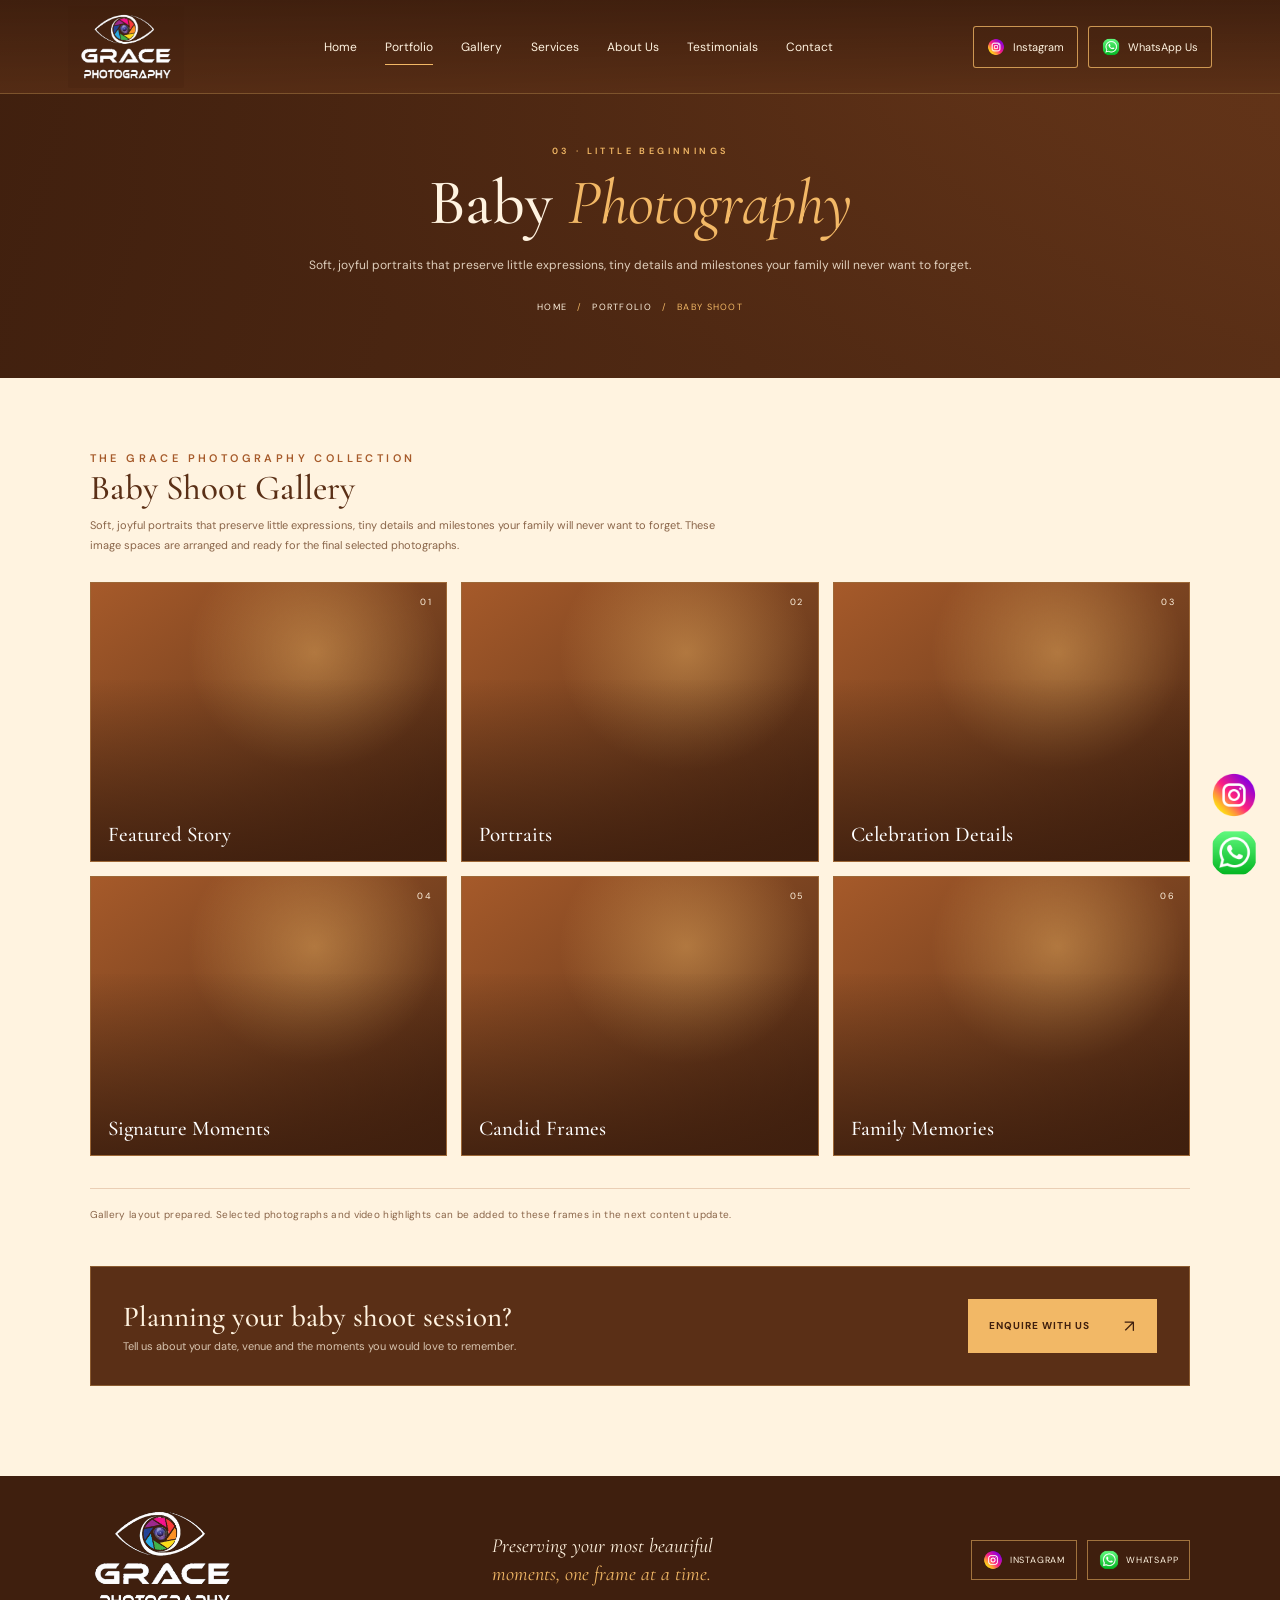
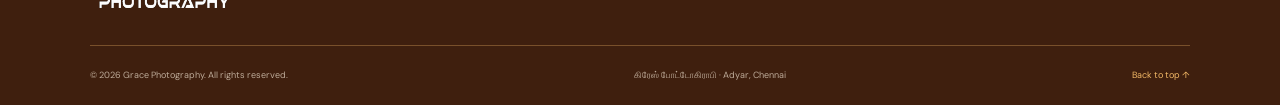
==== commit d66beb1e: "Set Golden Hour palette as browser theme and document visual system" ====
--- a/baby-shoot.html
+++ b/baby-shoot.html
@@ -1,7 +1,7 @@
 <!DOCTYPE html>
 <html lang="en">
 <head>
-<meta charset="UTF-8"><meta name="viewport" content="width=device-width, initial-scale=1.0"><meta name="theme-color" content="#17120d">
+<meta charset="UTF-8"><meta name="viewport" content="width=device-width, initial-scale=1.0"><meta name="theme-color" content="#5A2F16">
 <meta name="description" content="Soft, joyful portraits that preserve little expressions, tiny details and milestones your family will never want to forget.">
 <title>Baby Shoot | Grace Photography, Chennai</title>
 <link rel="preconnect" href="https://fonts.googleapis.com"><link rel="preconnect" href="https://fonts.gstatic.com" crossorigin>
--- a/styles.css
+++ b/styles.css
@@ -943,3 +943,187 @@
 .cinematic-video-frame.is-playing .cinematic-frame-label,
 .cinematic-video-frame.is-playing .cinematic-play-mark,
 .cinematic-video-frame.is-playing .cinematic-add-note { display:none; }
+
+/* ==========================================================
+   GRACE PHOTOGRAPHY — GOLDEN HOUR / SUNSET & WARM GOLD THEME
+   Deep Brown #5A2F16 | Burnt Amber #A65A2A
+   Warm Gold #F2B866 | Soft Ivory #FFF3E0 | White #FFFFFF
+   ========================================================== */
+:root {
+  --gh-brown:#5A2F16;
+  --gh-amber:#A65A2A;
+  --gh-gold:#F2B866;
+  --gh-ivory:#FFF3E0;
+  --gh-white:#FFFFFF;
+  --gh-brown-deep:#3F1F0E;
+  --gh-brown-soft:#74401F;
+  --gh-amber-soft:#C47A3F;
+  --gh-muted:#8A6549;
+  --gh-line:rgba(90,47,22,.2);
+  --gh-line-light:rgba(255,243,224,.2);
+  --gh-shadow:0 18px 50px rgba(63,31,14,.14);
+}
+html{scroll-behavior:smooth}
+body{background:var(--gh-ivory)!important;color:var(--gh-brown)!important}
+::selection{background:var(--gh-gold);color:var(--gh-brown-deep)}
+
+/* Header and navigation */
+.site-header{background:linear-gradient(180deg,rgba(63,31,14,.94),rgba(90,47,22,.74))!important;border-bottom:1px solid rgba(242,184,102,.34)!important;color:var(--gh-ivory)!important}
+.site-header.scrolled{background:rgba(63,31,14,.98)!important;box-shadow:0 8px 28px rgba(63,31,14,.24)!important}
+.brand{border-color:rgba(242,184,102,.6)!important;background:rgba(63,31,14,.18)!important}
+.main-nav a{color:var(--gh-ivory)!important}
+.main-nav a:after{background:var(--gh-gold)!important}
+.social-outline{border-color:rgba(242,184,102,.78)!important;color:var(--gh-ivory)!important;background:rgba(63,31,14,.16)!important}
+.social-outline:hover{background:var(--gh-gold)!important;color:var(--gh-brown-deep)!important;border-color:var(--gh-gold)!important}
+.menu-toggle span{background:var(--gh-ivory)!important}
+@media(max-width:900px){.main-nav,.main-nav.open{background:rgba(63,31,14,.98)!important;border-color:rgba(242,184,102,.25)!important}}
+
+/* Hero, navigation markers and buttons */
+.hero{background:var(--gh-brown-deep)!important;color:var(--gh-white)!important}
+.hero-shade{background:linear-gradient(90deg,rgba(63,31,14,.70) 0%,rgba(90,47,22,.40) 44%,rgba(63,31,14,.18) 100%),linear-gradient(0deg,rgba(63,31,14,.54),transparent 42%)!important}
+.hero-kicker,.hero-tagline{color:var(--gh-ivory)!important}
+.hero-script{color:var(--gh-gold)!important}
+.hero-serif{color:var(--gh-white)!important}
+.hero-portfolio-button{border-color:var(--gh-gold)!important;color:var(--gh-white)!important;background:rgba(63,31,14,.3)!important}
+.hero-portfolio-button:hover{background:var(--gh-gold)!important;color:var(--gh-brown-deep)!important}
+.hero-arrow{border-color:rgba(255,243,224,.7)!important;background:rgba(63,31,14,.5)!important;color:var(--gh-white)!important}
+.hero-arrow:hover,.dot.active{background:var(--gh-gold)!important;border-color:var(--gh-gold)!important;color:var(--gh-brown-deep)!important}
+.dot{border-color:var(--gh-ivory)!important}
+.slide-caption,.hero-bottom-note{color:var(--gh-ivory)!important}
+.slide-caption i,.hero-bottom-note span{background:var(--gh-gold)!important}
+.gold-button,.dark-button{background:var(--gh-gold)!important;border-color:var(--gh-gold)!important;color:var(--gh-brown-deep)!important}
+.gold-button:hover,.dark-button:hover{background:var(--gh-ivory)!important;border-color:var(--gh-ivory)!important;color:var(--gh-brown)!important}
+
+/* Light sections */
+.intro,.portfolio-intro,.services,.experience,.collection-page{background:var(--gh-ivory)!important;color:var(--gh-brown)!important}
+.intro h2,.section-heading h2,.center-heading h2,.about-copy h2,.portfolio-intro h2,.collection-page-heading h2{color:var(--gh-brown)!important}
+.intro h2 em,.section-heading h2 em,.center-heading h2 em,.about-copy h2 em,.portfolio-intro h2 em,.collection-page-hero h1 em{color:var(--gh-amber)!important}
+.eyebrow.dark,.portfolio-intro .eyebrow,.center-heading .eyebrow{color:var(--gh-amber)!important}
+.gold-rule{background:var(--gh-gold)!important}
+.intro-copy,.portfolio-intro-copy,.center-heading>p:last-child,.collection-page-heading p,.experience-grid p{color:var(--gh-muted)!important}
+
+/* Portfolio rows and tiles */
+.portfolio-collections,.portfolio{background:var(--gh-brown)!important;color:var(--gh-ivory)!important}
+.collection-row{border-bottom-color:rgba(242,184,102,.28)!important}
+.collection-heading h2,.section-heading h2{color:var(--gh-ivory)!important}
+.collection-heading h2 em{color:var(--gh-gold)!important}
+.collection-heading p:not(.eyebrow){color:rgba(255,243,224,.78)!important}
+.collection-heading .eyebrow{color:var(--gh-gold)!important}
+.collection-more,.text-link{color:var(--gh-ivory)!important;border-color:rgba(242,184,102,.78)!important}
+.collection-more:hover,.text-link:hover{background:var(--gh-gold)!important;color:var(--gh-brown-deep)!important;border-color:var(--gh-gold)!important}
+.collection-tile{border-color:rgba(242,184,102,.32)!important;background-color:var(--gh-brown-soft)!important}
+.collection-tile:before{background:radial-gradient(ellipse at 63% 25%,rgba(242,184,102,.44),transparent 40%),linear-gradient(145deg,var(--gh-amber),var(--gh-brown-soft) 54%,var(--gh-brown-deep))!important}
+.collection-tile:after{background:linear-gradient(0deg,rgba(63,31,14,.88),rgba(63,31,14,.02))!important}
+.collection-tile:hover{border-color:var(--gh-gold)!important}
+.tile-index{color:var(--gh-ivory)!important}
+.tile-label{color:var(--gh-white)!important}
+
+/* Services and experience cards */
+.services{background:#F7E7CF!important}
+.service-card{background:var(--gh-white)!important;border-color:rgba(166,90,42,.26)!important;color:var(--gh-brown)!important;box-shadow:0 8px 28px rgba(90,47,22,.06)}
+.service-card:hover{border-color:var(--gh-gold)!important;box-shadow:var(--gh-shadow)!important}
+.service-number,.service-symbol{color:var(--gh-amber)!important}
+.service-card h3,.experience-grid h3{color:var(--gh-brown)!important}
+.service-card p{color:var(--gh-muted)!important}
+.service-card>a{color:var(--gh-amber)!important;border-color:var(--gh-gold)!important}
+.experience{background:var(--gh-ivory)!important}
+.experience-grid article{background:#F9E8D0!important;border-top-color:var(--gh-gold)!important}
+.experience-grid article>span{color:var(--gh-amber)!important}
+
+/* About */
+.about{background:var(--gh-brown)!important;color:var(--gh-ivory)!important}
+.about-image:after{background:linear-gradient(90deg,transparent 60%,var(--gh-brown) 100%)!important}
+.image-stamp{border-color:var(--gh-gold)!important;color:var(--gh-gold)!important}
+.about-copy .eyebrow{color:var(--gh-gold)!important}
+.about-copy>p:not(.eyebrow){color:rgba(255,243,224,.78)!important}
+
+/* Testimonials */
+.reviews{background:#F3DFC3!important;color:var(--gh-brown)!important}
+.rating strong,.rating span,.stars{color:var(--gh-amber)!important}
+.rating small,.review-source{color:var(--gh-muted)!important}
+.review-grid blockquote{background:var(--gh-white)!important;border-color:rgba(166,90,42,.25)!important}
+.review-grid blockquote>p{color:var(--gh-brown)!important}
+.review-grid footer{border-top-color:rgba(166,90,42,.22)!important}
+.review-grid footer b{color:var(--gh-brown)!important}
+.review-grid footer small{color:var(--gh-muted)!important}
+
+/* Cinematic videos */
+.cinematic-section{background:var(--gh-brown-deep)!important;color:var(--gh-ivory)!important;border-color:rgba(242,184,102,.25)!important}
+.cinematic-intro .eyebrow,.cinematic-heading h3{color:var(--gh-ivory)!important}
+.cinematic-intro h2{color:var(--gh-ivory)!important}
+.cinematic-intro h2 em,.cinematic-ornament{color:var(--gh-gold)!important}
+.cinematic-intro>p:last-child,.cinematic-heading p,.cinematic-footnote{color:rgba(255,243,224,.72)!important}
+.cinematic-view-more,.cinematic-back-link{color:var(--gh-ivory)!important;border-color:rgba(242,184,102,.68)!important}
+.cinematic-view-more:hover{background:var(--gh-gold)!important;color:var(--gh-brown-deep)!important}
+.cinematic-video-card{background:rgba(255,243,224,.04)!important;border-color:rgba(242,184,102,.24)!important}
+.cinematic-video-frame{background:linear-gradient(135deg,var(--gh-amber),var(--gh-brown),var(--gh-brown-deep))!important;border-color:rgba(242,184,102,.34)!important}
+.cinematic-video-frame:before{background:radial-gradient(ellipse at 70% 25%,rgba(242,184,102,.48),transparent 35%),linear-gradient(140deg,#A65A2A,#5A2F16 60%,#3F1F0E)!important}
+.cinematic-video-frame:after{background:linear-gradient(0deg,rgba(63,31,14,.55),transparent 70%)!important}
+.cinematic-frame-label,.cinematic-video-caption span{color:var(--gh-gold)!important}
+.cinematic-play-mark{background:var(--gh-gold)!important;color:var(--gh-brown-deep)!important;border-color:var(--gh-gold)!important}
+.cinematic-add-note,.cinematic-video-caption b{color:var(--gh-ivory)!important}
+
+/* Featured Gallery */
+.featured-gallery{background:var(--gh-brown)!important;color:var(--gh-ivory)!important;border-color:rgba(242,184,102,.26)!important}
+.gallery-section-heading .eyebrow{color:var(--gh-gold)!important}
+.gallery-section-heading h2{color:var(--gh-ivory)!important}
+.gallery-section-heading h2 em,.gallery-ornament{color:var(--gh-gold)!important}
+.gallery-section-heading>p:last-child{color:rgba(255,243,224,.76)!important}
+.featured-gallery-card{background:var(--gh-brown-soft)!important;border-color:rgba(242,184,102,.32)!important}
+.featured-gallery-card:before{background:radial-gradient(ellipse at 65% 27%,rgba(242,184,102,.45),transparent 36%),linear-gradient(145deg,var(--gh-amber) 0%,var(--gh-brown) 54%,var(--gh-brown-deep) 100%)!important}
+.featured-gallery-card:after{background:linear-gradient(0deg,rgba(63,31,14,.86),rgba(63,31,14,.04))!important}
+.featured-gallery-card:hover{border-color:var(--gh-gold)!important}
+.gallery-card-index{color:var(--gh-ivory)!important}
+.gallery-card-title{color:var(--gh-white)!important}
+
+/* Studio map */
+.studio-location{background:var(--gh-ivory)!important;border-top-color:rgba(166,90,42,.22)!important;border-bottom-color:rgba(166,90,42,.22)!important}
+.location-panel{background:linear-gradient(135deg,var(--gh-brown),var(--gh-brown-deep))!important;border-color:rgba(242,184,102,.45)!important;box-shadow:var(--gh-shadow)!important}
+.location-copy .eyebrow,.location-rating span,.location-address>span{color:var(--gh-gold)!important}
+.location-copy h2,.location-address strong{color:var(--gh-ivory)!important}
+.location-copy h2 em{color:var(--gh-gold)!important}
+.location-rating b,.location-address p{color:rgba(255,243,224,.82)!important}
+.location-description{color:rgba(255,243,224,.74)!important}
+.location-directions{background:var(--gh-gold)!important;border-color:var(--gh-gold)!important;color:var(--gh-brown-deep)!important}
+.location-directions:hover{background:var(--gh-ivory)!important;border-color:var(--gh-ivory)!important;color:var(--gh-brown)!important}
+
+/* Contact form */
+.contact{background:var(--gh-brown-deep)!important;color:var(--gh-ivory)!important}
+.contact-backdrop{background:radial-gradient(ellipse at 80% 20%,rgba(166,90,42,.7) 0,transparent 57%),linear-gradient(100deg,var(--gh-brown-deep),var(--gh-brown))!important;opacity:1!important}
+.contact .eyebrow,.contact-details span{color:var(--gh-gold)!important}
+.contact h2{color:var(--gh-ivory)!important}
+.contact-copy>p:not(.eyebrow),.contact-details a{color:rgba(255,243,224,.84)!important}
+.contact-ornament{color:var(--gh-gold)!important}
+.enquiry-form{background:rgba(255,243,224,.08)!important;border:1px solid rgba(242,184,102,.34)!important;box-shadow:0 18px 45px rgba(35,16,7,.2)!important}
+.enquiry-form input,.enquiry-form textarea,.enquiry-form select{background:rgba(255,243,224,.96)!important;border:1px solid rgba(166,90,42,.28)!important;color:var(--gh-brown)!important}
+.enquiry-form input::placeholder,.enquiry-form textarea::placeholder{color:#9A785B!important}
+.enquiry-form input:focus,.enquiry-form textarea:focus,.enquiry-form select:focus{border-color:var(--gh-gold)!important;box-shadow:0 0 0 2px rgba(242,184,102,.2)!important}
+.enquiry-form .form-submit{background:var(--gh-gold)!important;border-color:var(--gh-gold)!important;color:var(--gh-brown-deep)!important}
+.enquiry-form .form-submit:hover{background:var(--gh-ivory)!important;border-color:var(--gh-ivory)!important;color:var(--gh-brown)!important}
+.contact-details .contact-whatsapp{background:#25D366!important;color:#102015!important}
+
+/* Portfolio detail pages */
+.collection-page-hero{background:linear-gradient(105deg,rgba(63,31,14,.96),rgba(90,47,22,.82)),radial-gradient(ellipse at 75% 22%,var(--gh-amber),var(--gh-brown) 68%)!important;color:var(--gh-ivory)!important}
+.collection-page-hero .eyebrow{color:var(--gh-gold)!important}
+.collection-page-hero h1{color:var(--gh-ivory)!important}
+.collection-page-hero h1 em{color:var(--gh-gold)!important}
+.collection-page-hero p:not(.eyebrow){color:rgba(255,243,224,.82)!important}
+.collection-breadcrumb{color:var(--gh-gold)!important}
+.collection-breadcrumb a{color:var(--gh-ivory)!important}
+.collection-page-content{color:var(--gh-brown)!important}
+.collection-page-heading h2{color:var(--gh-brown)!important}
+.collection-page-heading p,.collection-page-note{color:var(--gh-muted)!important}
+.collection-page-note{border-top-color:rgba(166,90,42,.24)!important}
+.collection-cta{background:var(--gh-brown)!important;color:var(--gh-ivory)!important;border:1px solid rgba(242,184,102,.32)!important}
+.collection-cta h3{color:var(--gh-ivory)!important}
+.collection-cta p{color:rgba(255,243,224,.76)!important}
+
+/* Footer and utility links */
+.site-footer{background:var(--gh-brown-deep)!important;color:var(--gh-ivory)!important}
+.footer-top{border-bottom-color:rgba(242,184,102,.32)!important}
+.footer-top>p{color:var(--gh-ivory)!important}
+.footer-top>p em,.footer-bottom a{color:var(--gh-gold)!important}
+.footer-social a{border-color:rgba(242,184,102,.55)!important;color:var(--gh-ivory)!important}
+.footer-bottom{color:rgba(255,243,224,.66)!important}
+.floating-socials a,.floating-socials a:hover,.floating-socials a:focus,.floating-socials a:focus-visible{border:0!important;outline:0!important;box-shadow:none!important}
+@media(max-width:900px){.main-nav,.main-nav.open{background:var(--gh-brown-deep)!important;border-color:rgba(242,184,102,.28)!important}}
